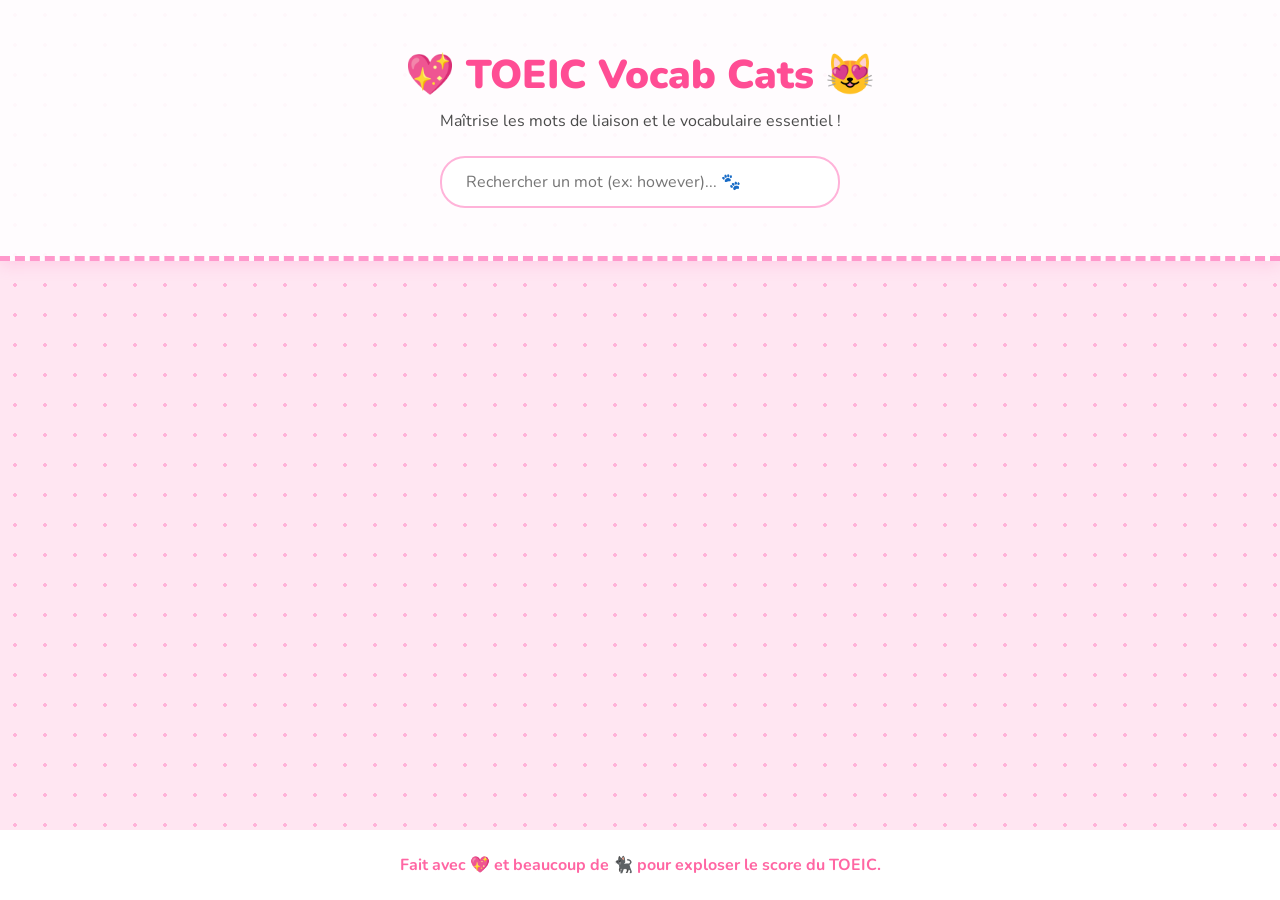
==== index.html @ 75699cdd "T" ====
<!DOCTYPE html>
<html lang="fr">
<head>
    <meta charset="UTF-8">
    <meta name="viewport" content="width=device-width, initial-scale=1.0">
    <title>TOEIC Vocab 😻💖</title>
    <link rel="stylesheet" href="styles.css">
    <link href="https://fonts.googleapis.com/css2?family=Nunito:wght@400;700;900&display=swap" rel="stylesheet">
</head>
<body>
    <header>
        <h1>💖 TOEIC Vocab Cats 😻</h1>
        <p>Maîtrise les mots de liaison et le vocabulaire essentiel !</p>
        <input type="text" id="searchInput" placeholder="Rechercher un mot (ex: however)... 🐾">
    </header>
    <main>
        <div id="vocab-container" class="grid"></div>
    </main>
    <footer>
        <p>Fait avec 💖 et beaucoup de 🐈‍⬛ pour exploser le score du TOEIC.</p>
    </footer>
    <script src="app.js"></script>
</body>
</html>
---- styles.css ----
* {
    box-sizing: border-box;
    margin: 0;
    padding: 0;
}

body {
    font-family: 'Nunito', sans-serif;
    background-color: #ffe6f2;
    background-image: radial-gradient(#ffb3d9 2px, transparent 2px);
    background-size: 30px 30px;
    color: #4a4a4a;
    display: flex;
    flex-direction: column;
    align-items: center;
    min-height: 100vh;
}

header {
    text-align: center;
    padding: 3rem 1rem;
    background: rgba(255, 255, 255, 0.9);
    width: 100%;
    box-shadow: 0 4px 15px rgba(255, 105, 180, 0.2);
    border-bottom: 5px dashed #ff99cc;
    margin-bottom: 2rem;
}

h1 {
    color: #ff4d94;
    font-size: 2.5rem;
    margin-bottom: 0.5rem;
    font-weight: 900;
}

input {
    margin-top: 1.5rem;
    padding: 0.8rem 1.5rem;
    width: 80%;
    max-width: 400px;
    border: 2px solid #ffb3d9;
    border-radius: 25px;
    font-size: 1rem;
    font-family: 'Nunito', sans-serif;
    outline: none;
    transition: all 0.3s ease;
}

input:focus {
    border-color: #ff4d94;
    box-shadow: 0 0 10px rgba(255, 77, 148, 0.3);
}

.grid {
    display: grid;
    grid-template-columns: repeat(auto-fill, minmax(300px, 1fr));
    gap: 1.5rem;
    width: 90%;
    max-width: 1200px;
    margin-bottom: 3rem;
}

.card {
    background: white;
    border-radius: 20px;
    padding: 1.5rem;
    box-shadow: 0 10px 20px rgba(255, 182, 193, 0.3);
    position: relative;
    transition: transform 0.2s ease, box-shadow 0.2s ease;
    border: 2px solid #ffe6f2;
}

.card:hover {
    transform: translateY(-5px);
    box-shadow: 0 15px 25px rgba(255, 105, 180, 0.4);
    border-color: #ff99cc;
}

.cat-icon {
    position: absolute;
    top: -15px;
    right: -15px;
    font-size: 2rem;
    background: white;
    border-radius: 50%;
    padding: 5px;
    box-shadow: 0 4px 8px rgba(0,0,0,0.1);
}

.word {
    font-size: 1.4rem;
    color: #ff3385;
    font-weight: 700;
    margin-bottom: 0.5rem;
}

.def {
    font-size: 1rem;
    font-style: italic;
    color: #666;
    margin-bottom: 1rem;
}

.example {
    font-size: 0.95rem;
    background: #fff0f5;
    padding: 0.8rem;
    border-radius: 10px;
    border-left: 4px solid #ff66a3;
}

footer {
    margin-top: auto;
    padding: 1.5rem;
    text-align: center;
    background: white;
    width: 100%;
    color: #ff66a3;
    font-weight: bold;
}
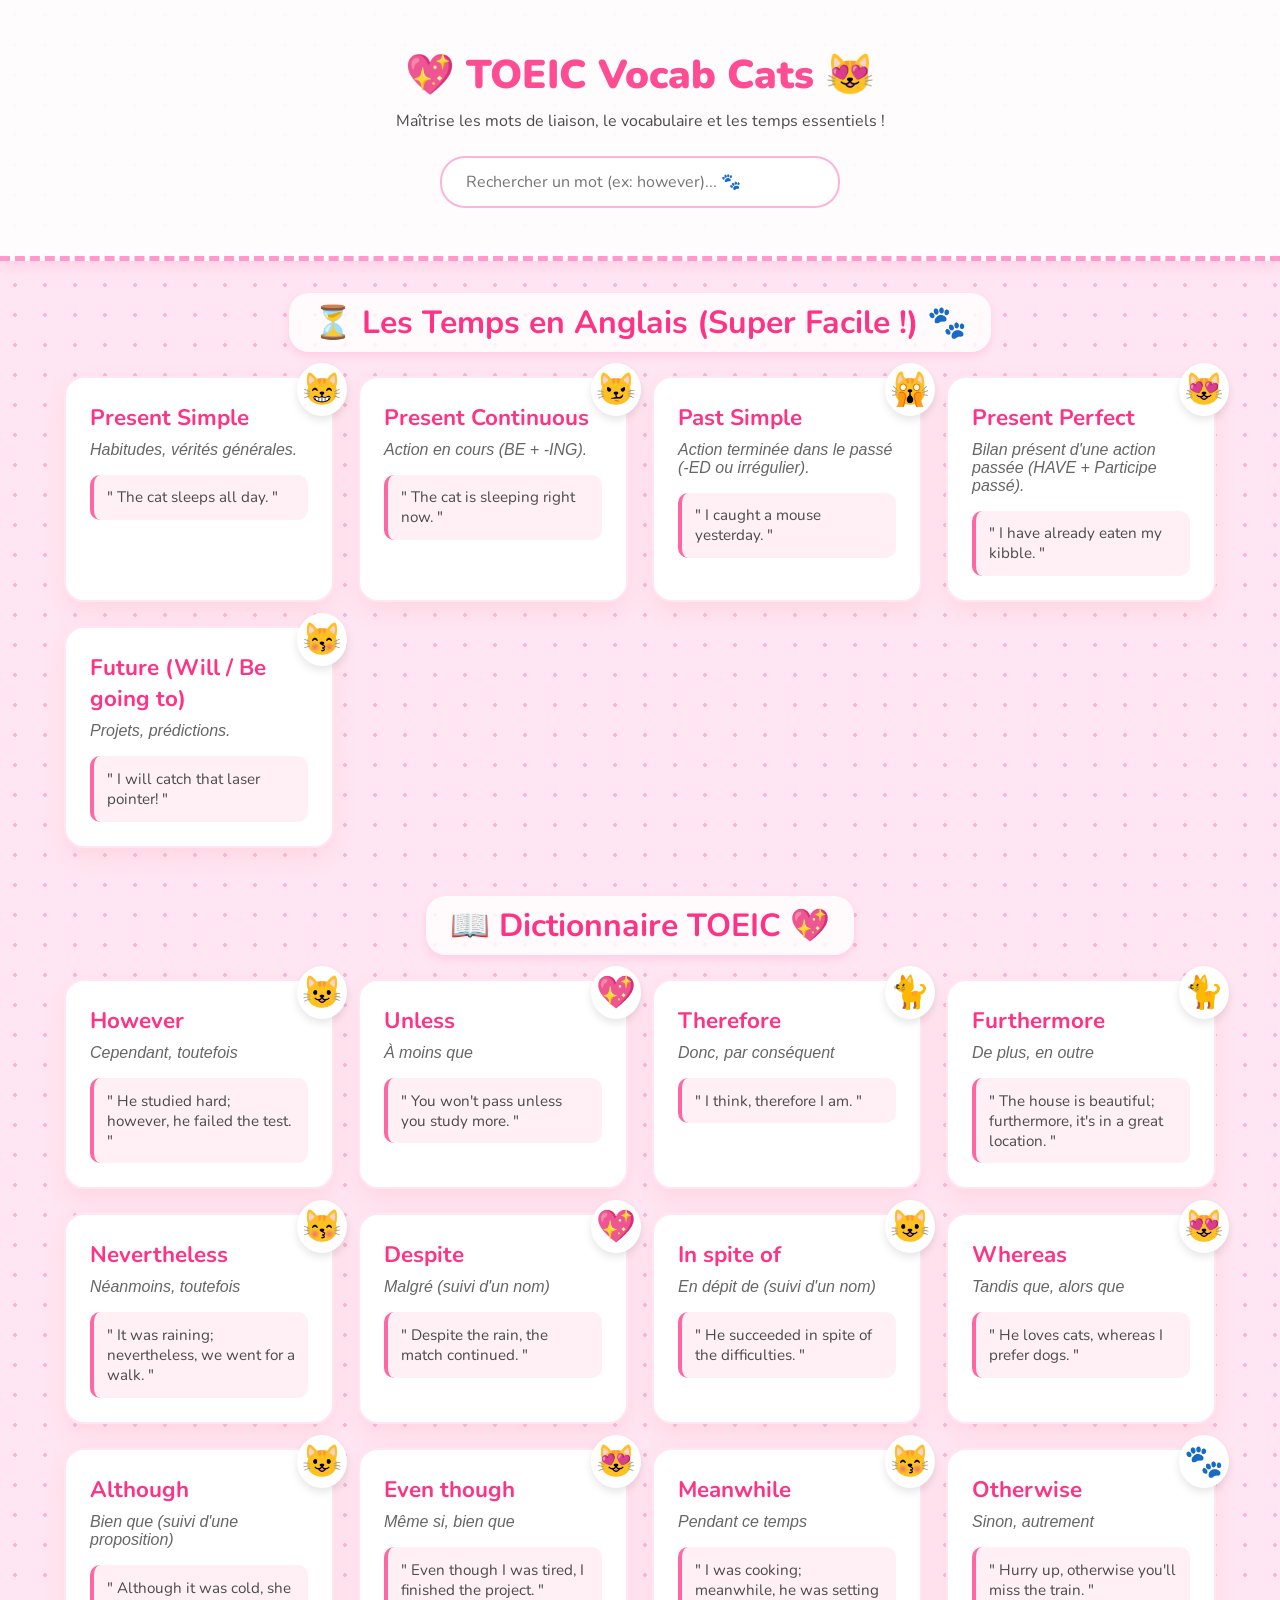
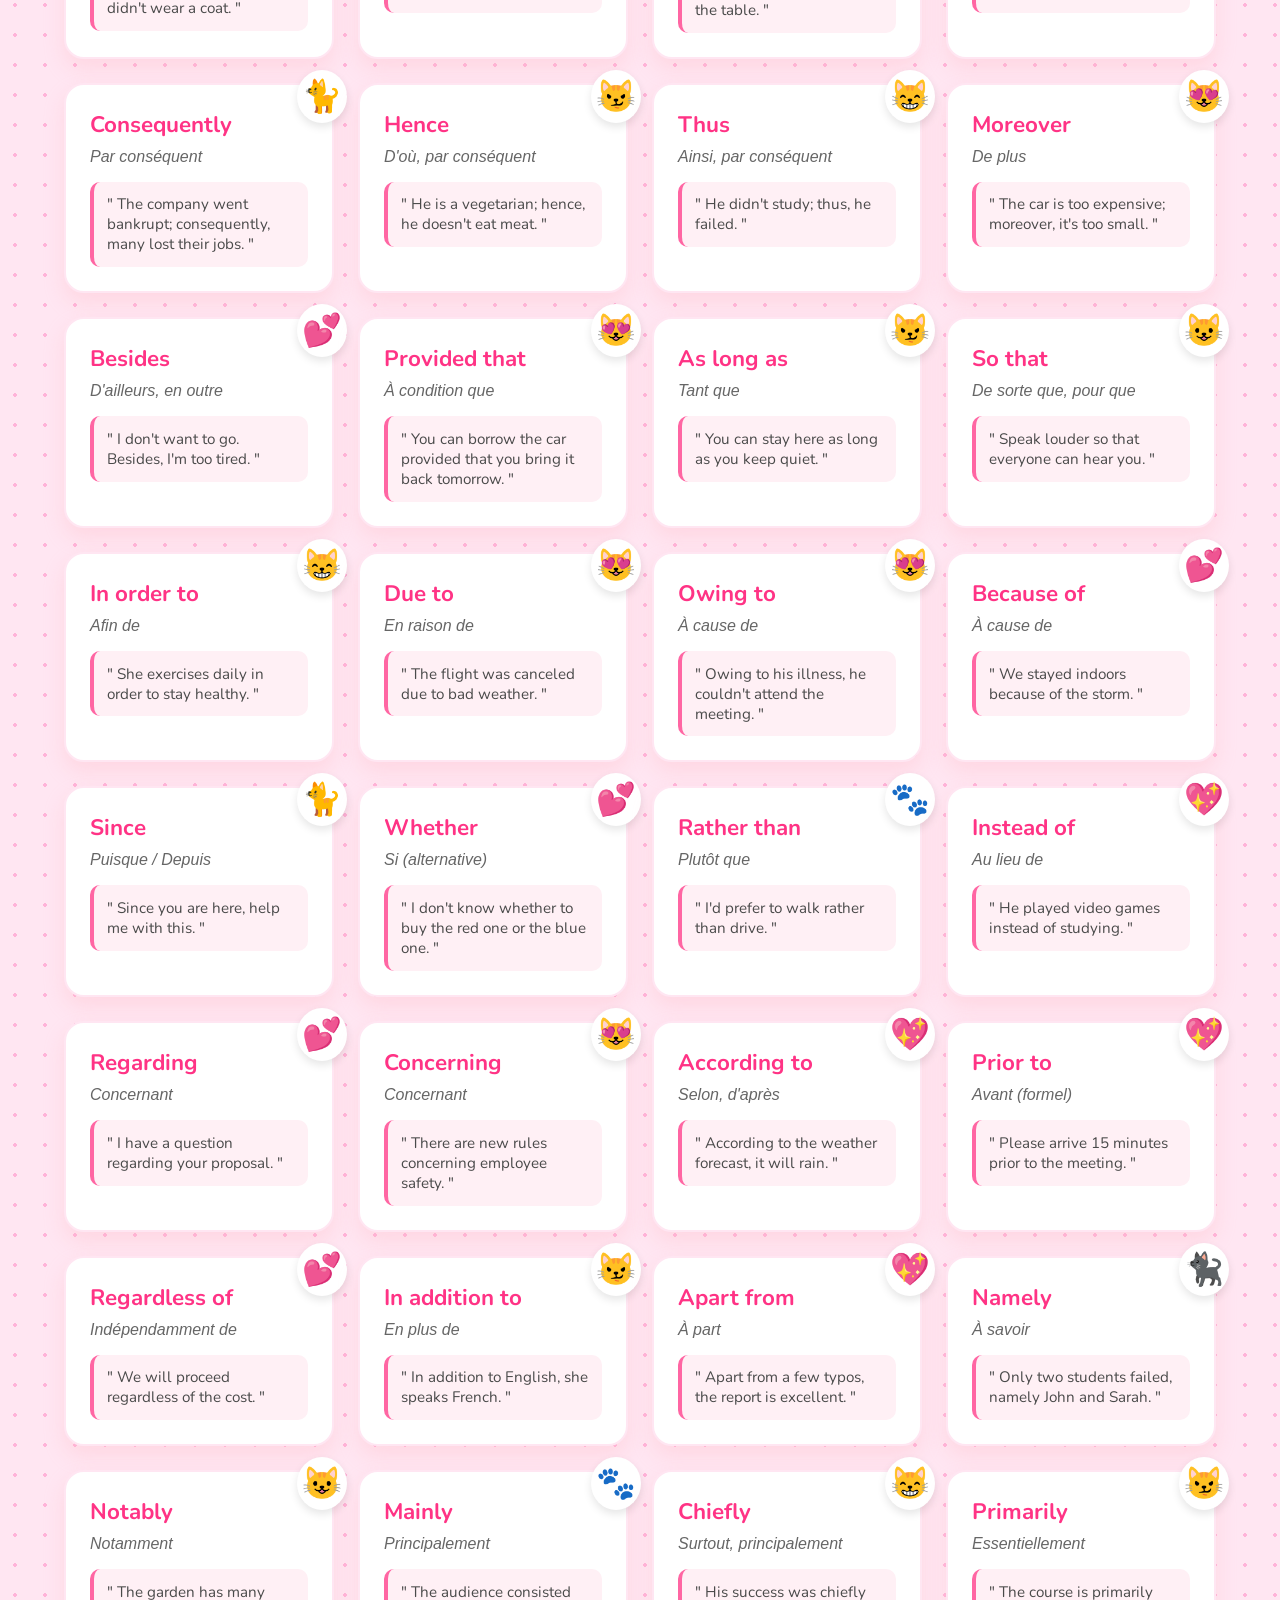
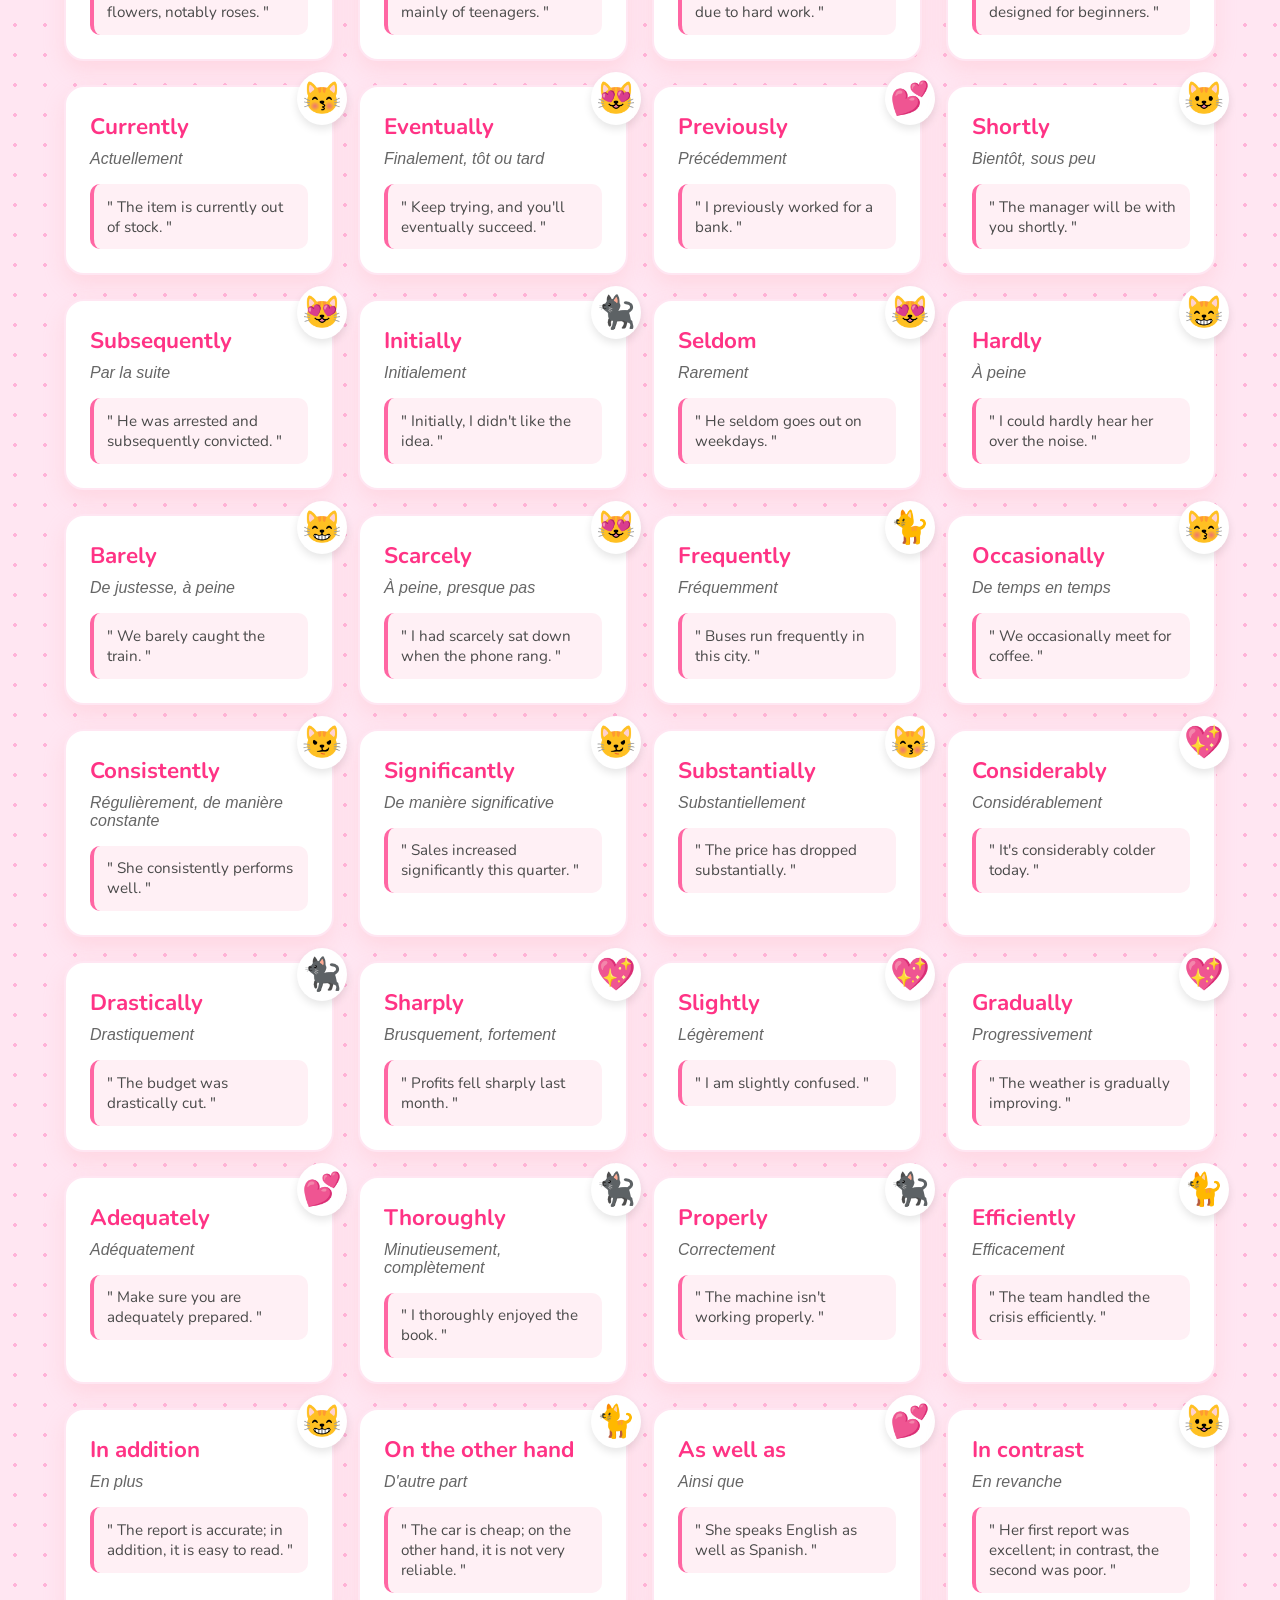
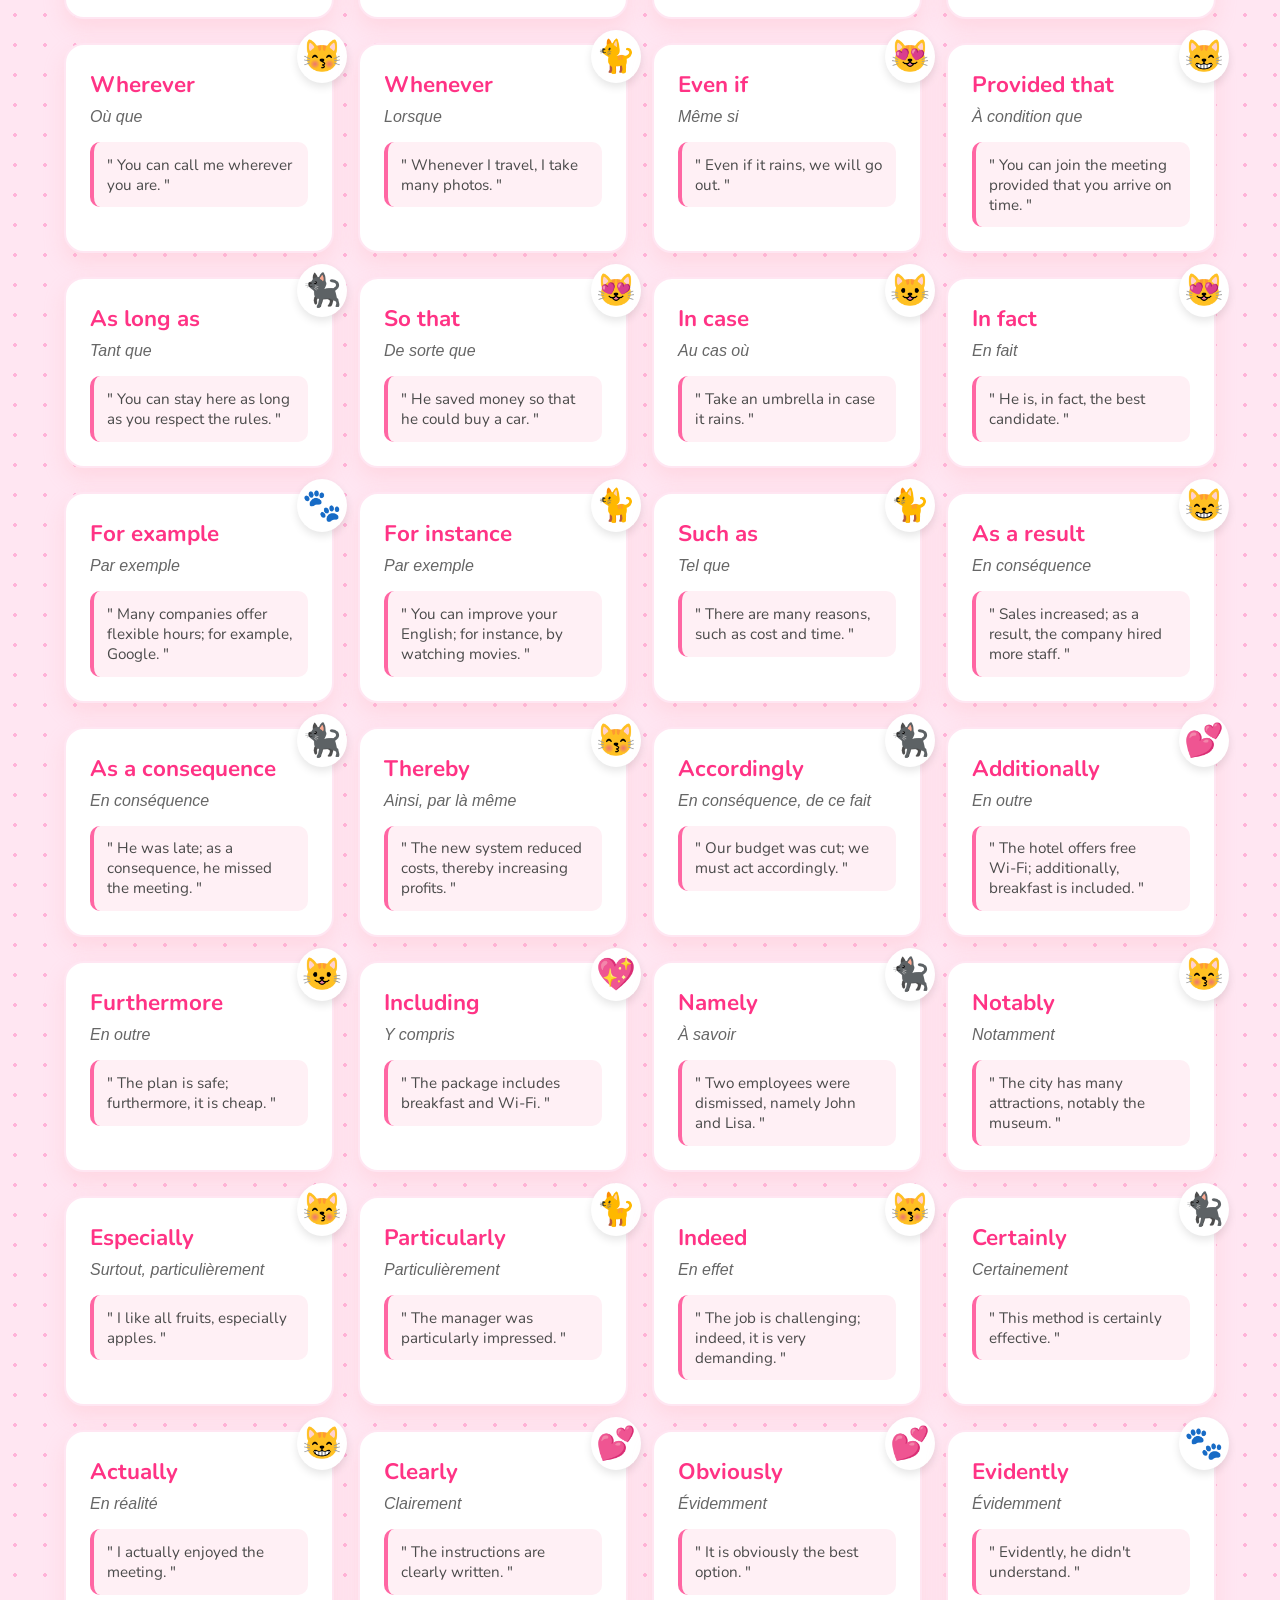
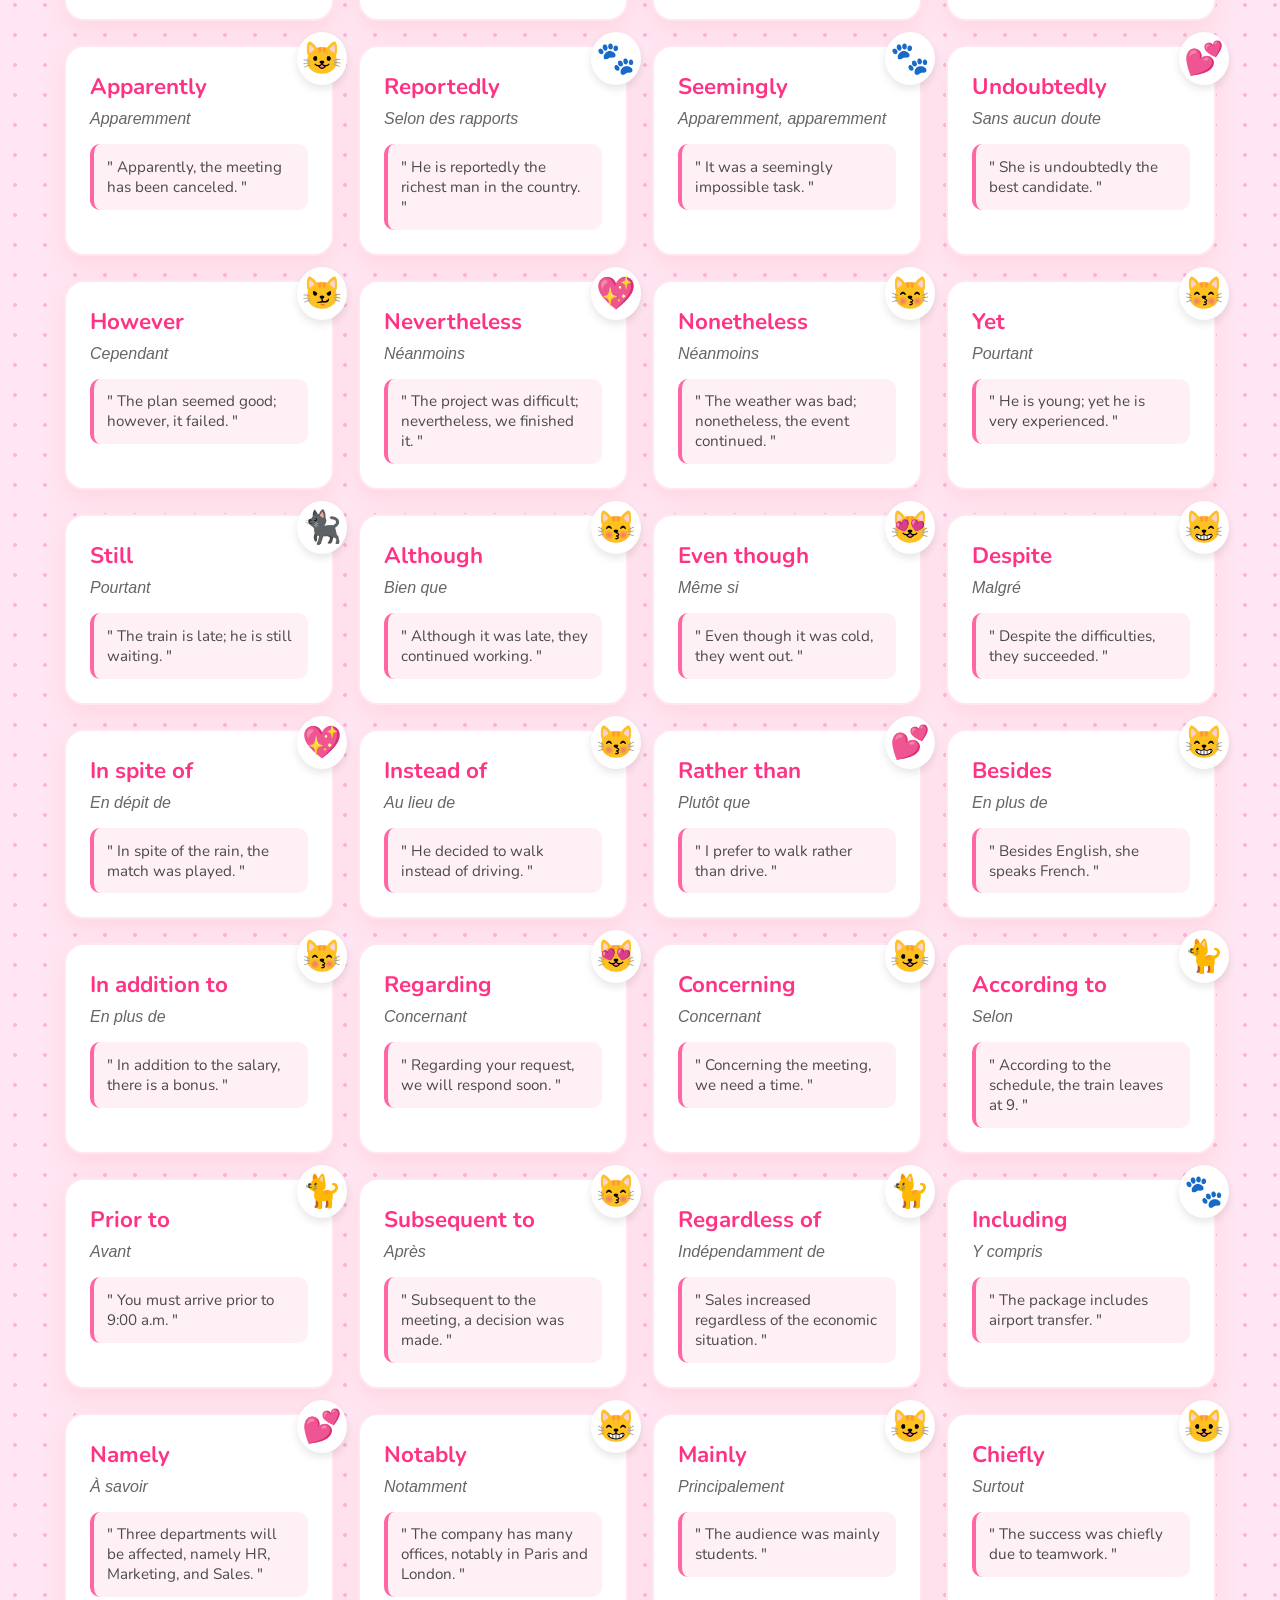
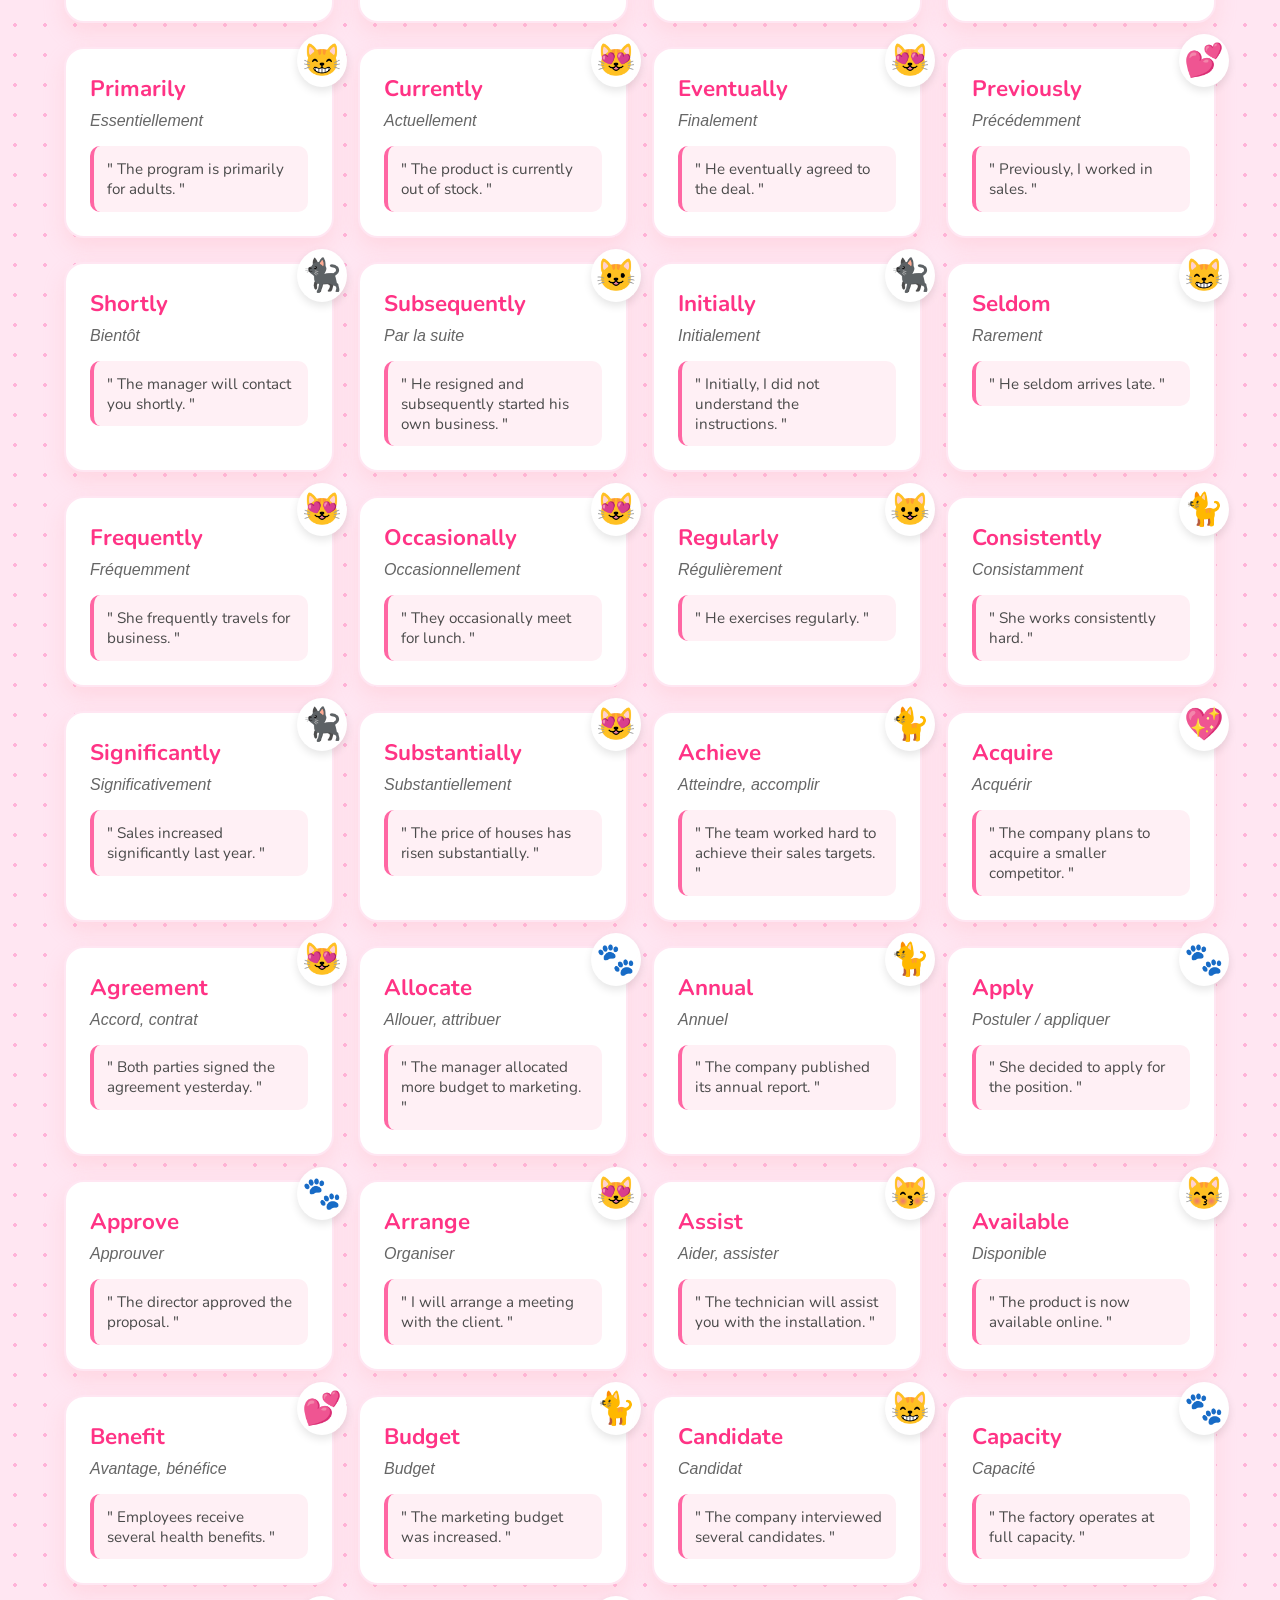
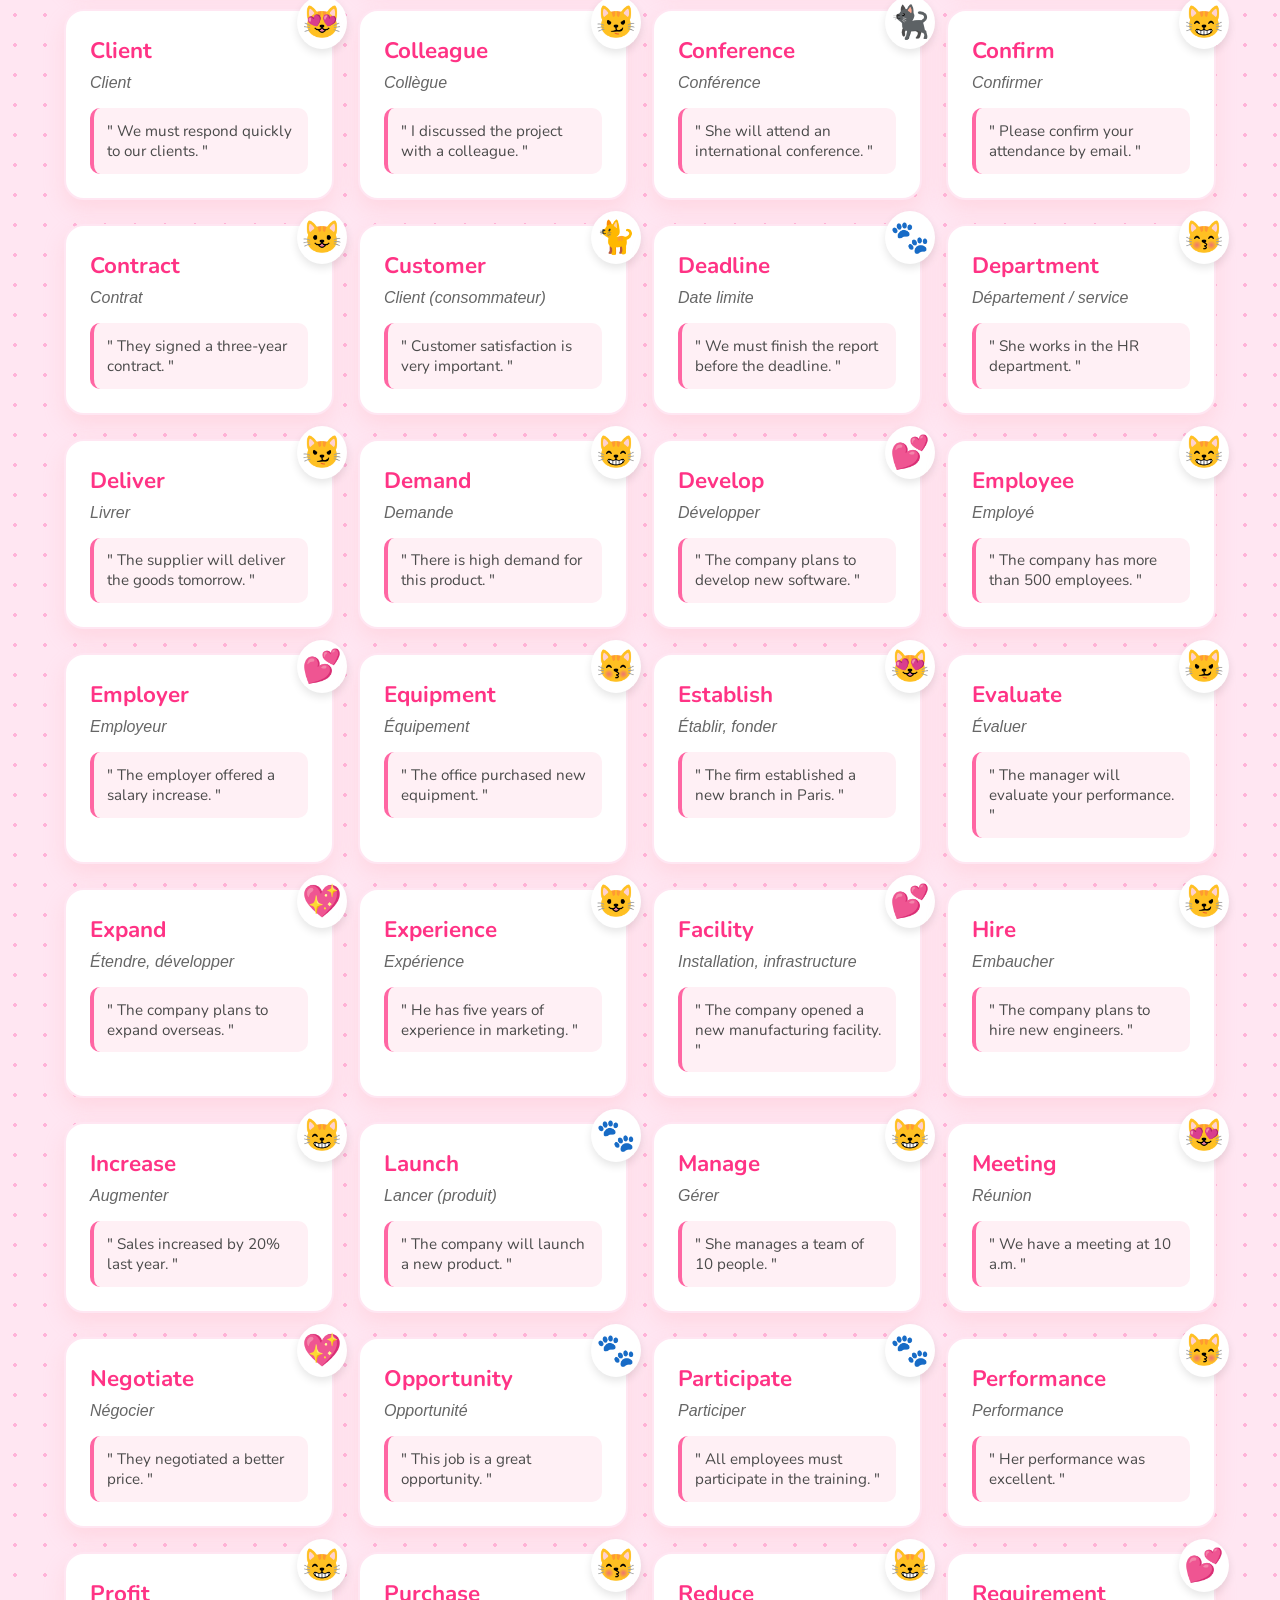
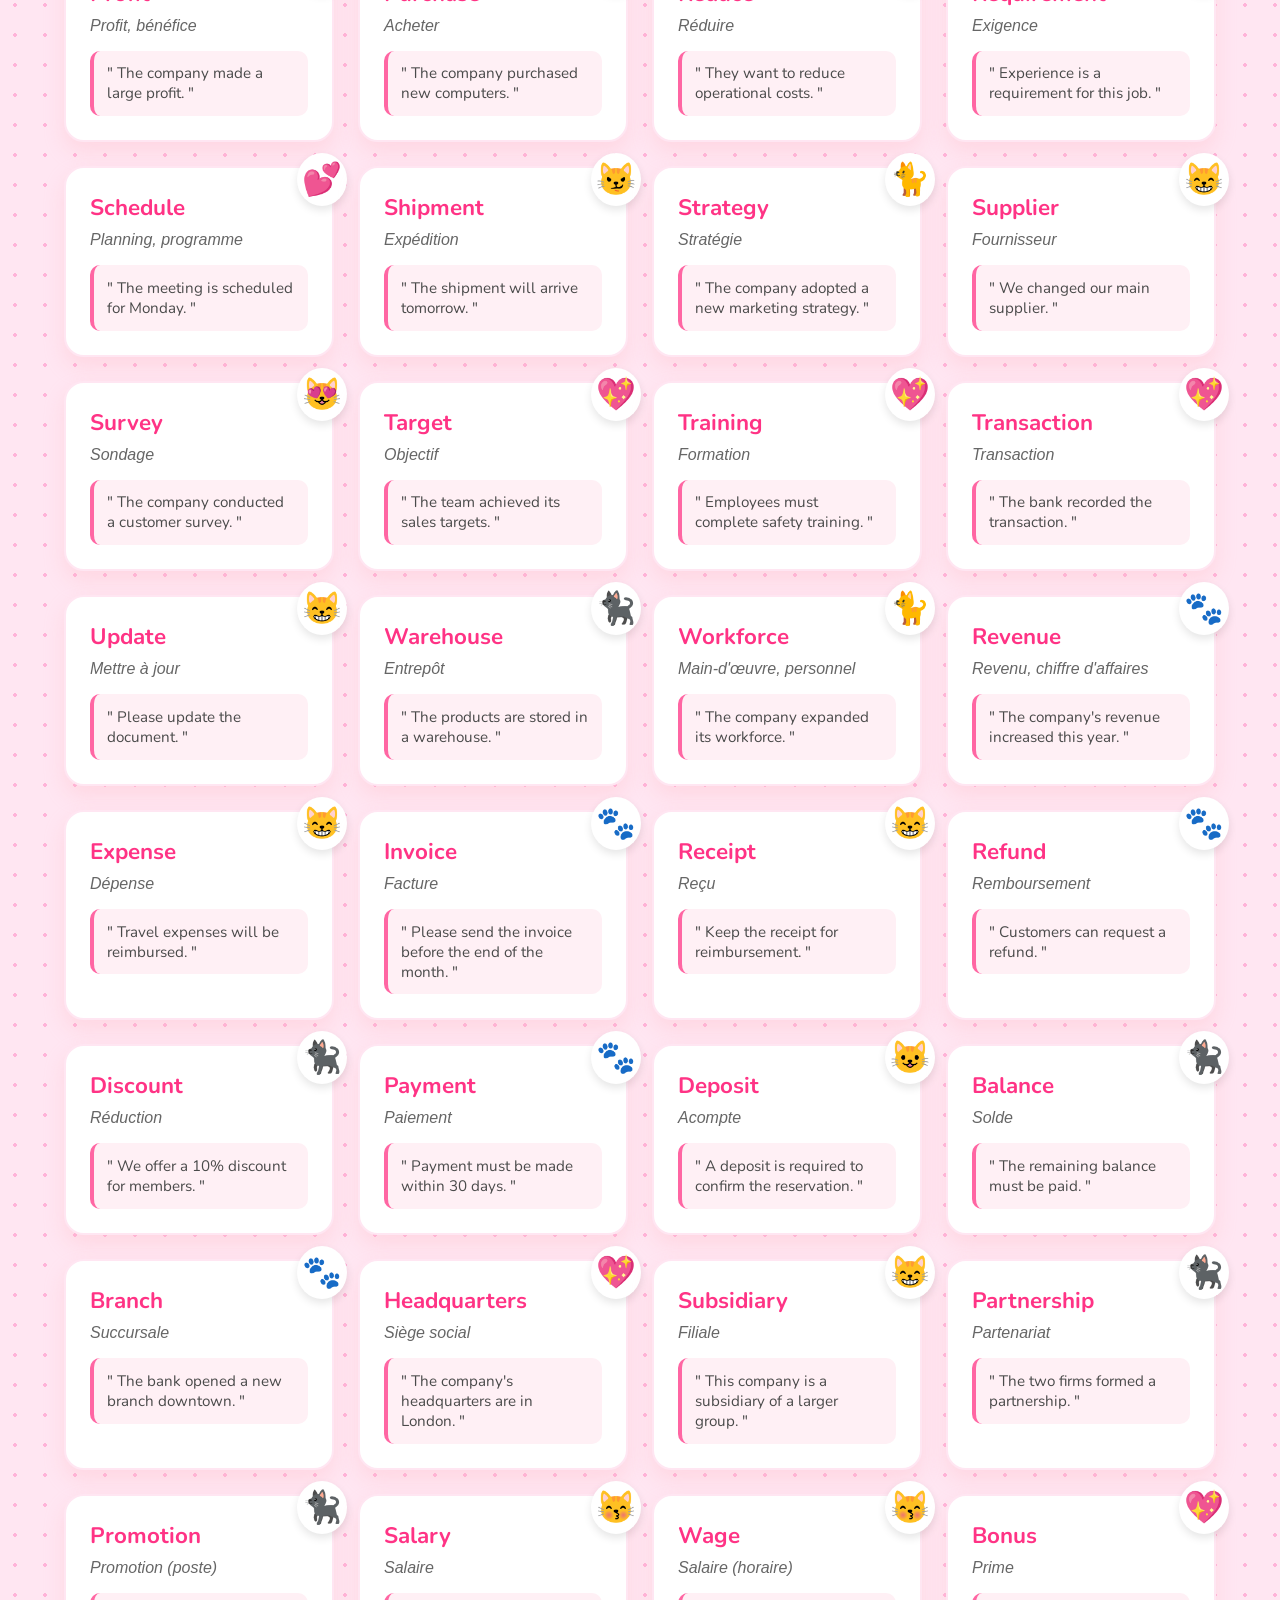
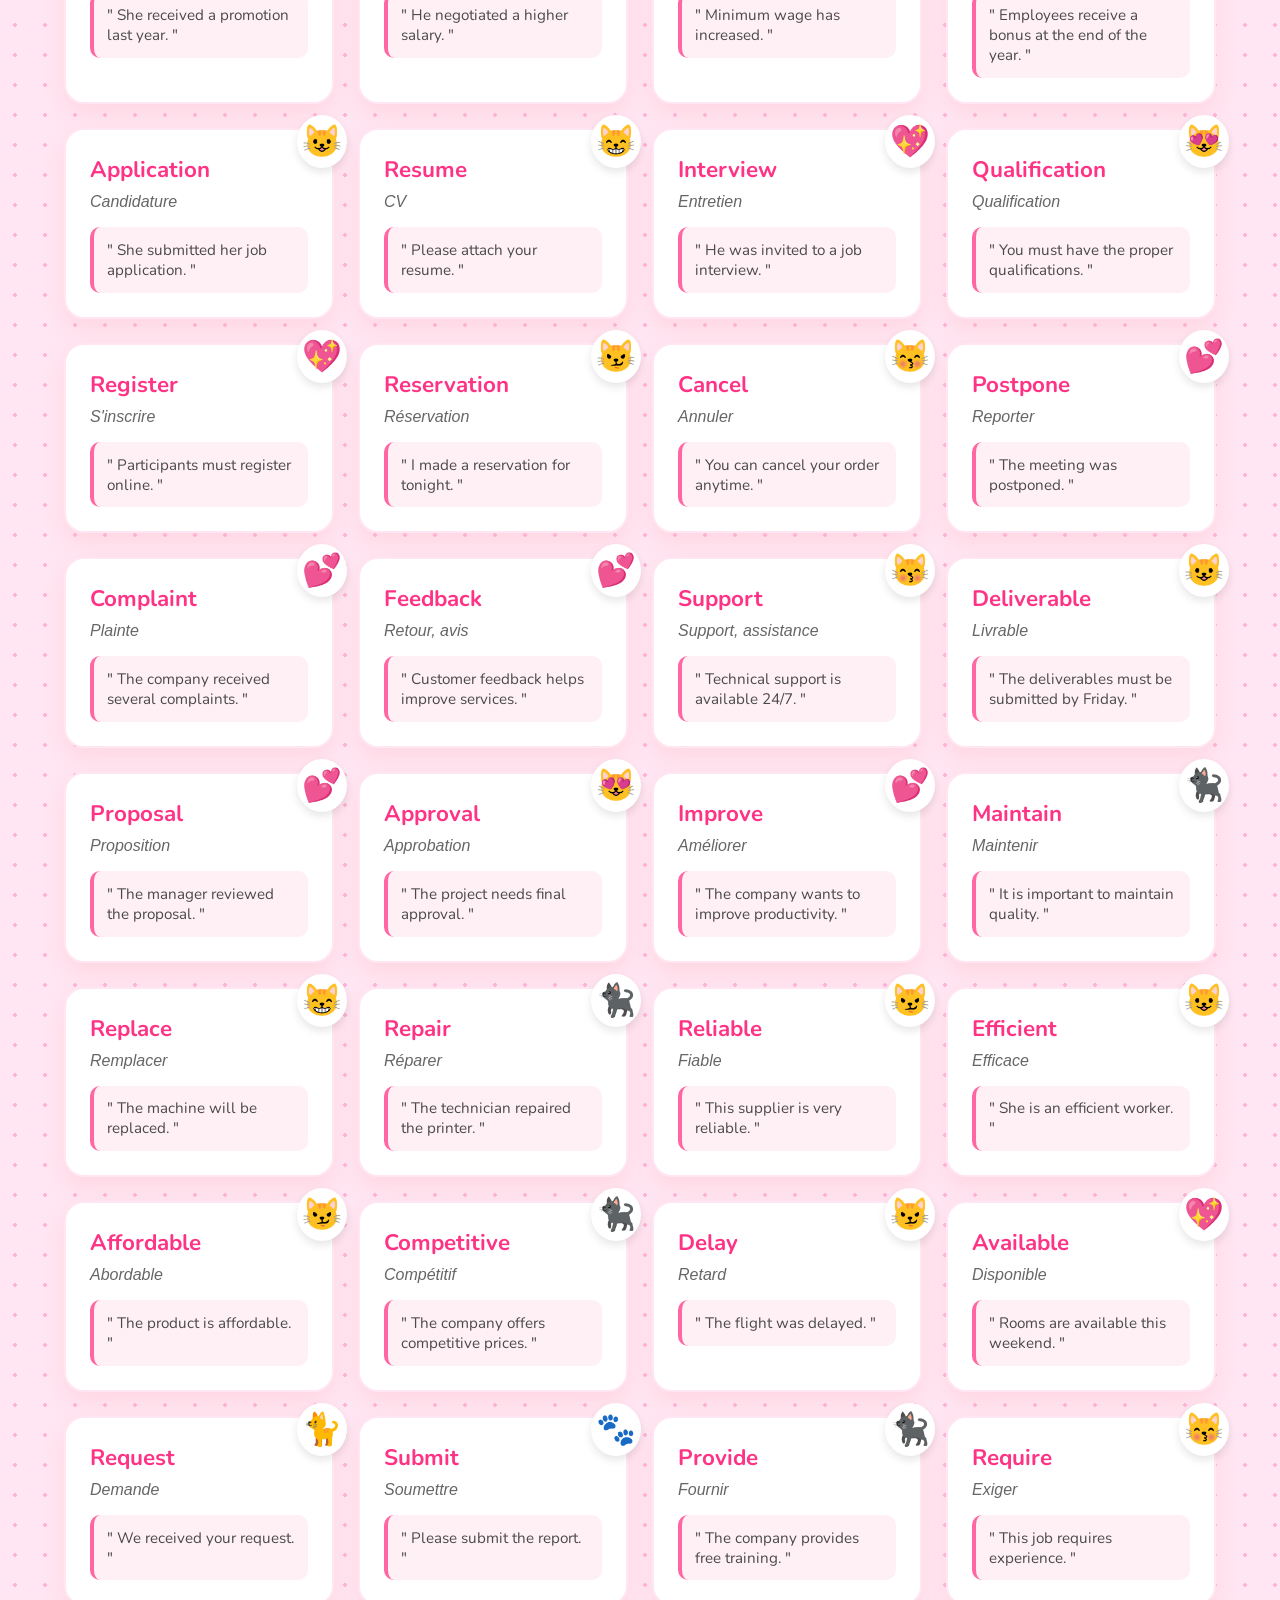
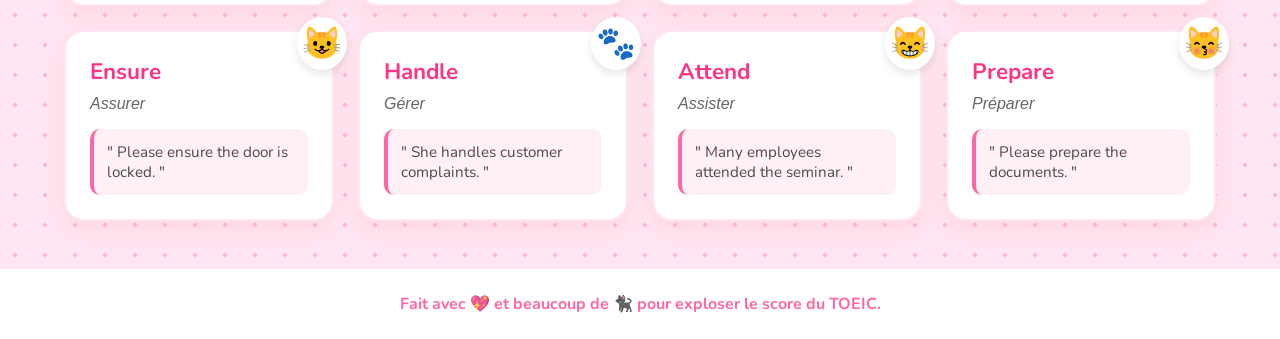
==== commit 7d3d6ac0: "T" ====
--- a/index.html
+++ b/index.html
@@ -10,11 +10,50 @@
 <body>
     <header>
         <h1>💖 TOEIC Vocab Cats 😻</h1>
-        <p>Maîtrise les mots de liaison et le vocabulaire essentiel !</p>
+        <p>Maîtrise les mots de liaison, le vocabulaire et les temps essentiels !</p>
         <input type="text" id="searchInput" placeholder="Rechercher un mot (ex: however)... 🐾">
     </header>
     <main>
-        <div id="vocab-container" class="grid"></div>
+        <section class="tenses-section">
+            <h2>⏳ Les Temps en Anglais (Super Facile !) 🐾</h2>
+            <div class="grid">
+                <div class="card">
+                    <div class="cat-icon">😸</div>
+                    <div class="word">Present Simple</div>
+                    <div class="def">Habitudes, vérités générales.</div>
+                    <div class="example">" The cat sleeps all day. "</div>
+                </div>
+                <div class="card">
+                    <div class="cat-icon">😼</div>
+                    <div class="word">Present Continuous</div>
+                    <div class="def">Action en cours (BE + -ING).</div>
+                    <div class="example">" The cat is sleeping right now. "</div>
+                </div>
+                <div class="card">
+                    <div class="cat-icon">🙀</div>
+                    <div class="word">Past Simple</div>
+                    <div class="def">Action terminée dans le passé (-ED ou irrégulier).</div>
+                    <div class="example">" I caught a mouse yesterday. "</div>
+                </div>
+                <div class="card">
+                    <div class="cat-icon">😻</div>
+                    <div class="word">Present Perfect</div>
+                    <div class="def">Bilan présent d'une action passée (HAVE + Participe passé).</div>
+                    <div class="example">" I have already eaten my kibble. "</div>
+                </div>
+                <div class="card">
+                    <div class="cat-icon">😽</div>
+                    <div class="word">Future (Will / Be going to)</div>
+                    <div class="def">Projets, prédictions.</div>
+                    <div class="example">" I will catch that laser pointer! "</div>
+                </div>
+            </div>
+        </section>
+
+        <section class="vocab-section">
+            <h2>📖 Dictionnaire TOEIC 💖</h2>
+            <div id="vocab-container" class="grid"></div>
+        </section>
     </main>
     <footer>
         <p>Fait avec 💖 et beaucoup de 🐈‍⬛ pour exploser le score du TOEIC.</p>
--- a/styles.css
+++ b/styles.css
@@ -36,7 +36,7 @@
 input {
     margin-top: 1.5rem;
     padding: 0.8rem 1.5rem;
-    width: 80%;
+    width: 90%; /* Ajusté pour mobile */
     max-width: 400px;
     border: 2px solid #ffb3d9;
     border-radius: 25px;
@@ -51,13 +51,39 @@
     box-shadow: 0 0 10px rgba(255, 77, 148, 0.3);
 }
 
+main {
+    width: 100%;
+    display: flex;
+    flex-direction: column;
+    align-items: center;
+}
+
+section {
+    width: 100%;
+    display: flex;
+    flex-direction: column;
+    align-items: center;
+    margin-bottom: 3rem;
+}
+
+h2 {
+    color: #ff3385;
+    font-size: 2rem;
+    margin-bottom: 1.5rem;
+    text-align: center;
+    background: rgba(255, 255, 255, 0.8);
+    padding: 0.5rem 1.5rem;
+    border-radius: 20px;
+    box-shadow: 0 4px 10px rgba(255, 105, 180, 0.2);
+}
+
 .grid {
     display: grid;
-    grid-template-columns: repeat(auto-fill, minmax(300px, 1fr));
+    /* CHANGEMENT ICI : minmax(250px) au lieu de 300px pour éviter les bugs sur mobile */
+    grid-template-columns: repeat(auto-fill, minmax(250px, 1fr));
     gap: 1.5rem;
     width: 90%;
     max-width: 1200px;
-    margin-bottom: 3rem;
 }
 
 .card {
@@ -68,6 +94,7 @@
     position: relative;
     transition: transform 0.2s ease, box-shadow 0.2s ease;
     border: 2px solid #ffe6f2;
+    text-align: left;
 }
 
 .card:hover {
@@ -117,4 +144,24 @@
     width: 100%;
     color: #ff66a3;
     font-weight: bold;
+}
+
+/* --- RESPONSIVE MOBILE --- */
+@media (max-width: 600px) {
+    header {
+        padding: 2rem 1rem;
+    }
+    h1 {
+        font-size: 2rem;
+    }
+    h2 {
+        font-size: 1.5rem;
+    }
+    .grid {
+        grid-template-columns: 1fr; /* Sur très petit écran, 1 seule colonne */
+        gap: 2rem; /* Plus d'espace car l'icône chat dépasse un peu */
+    }
+    .card {
+        padding: 1.2rem;
+    }
 }
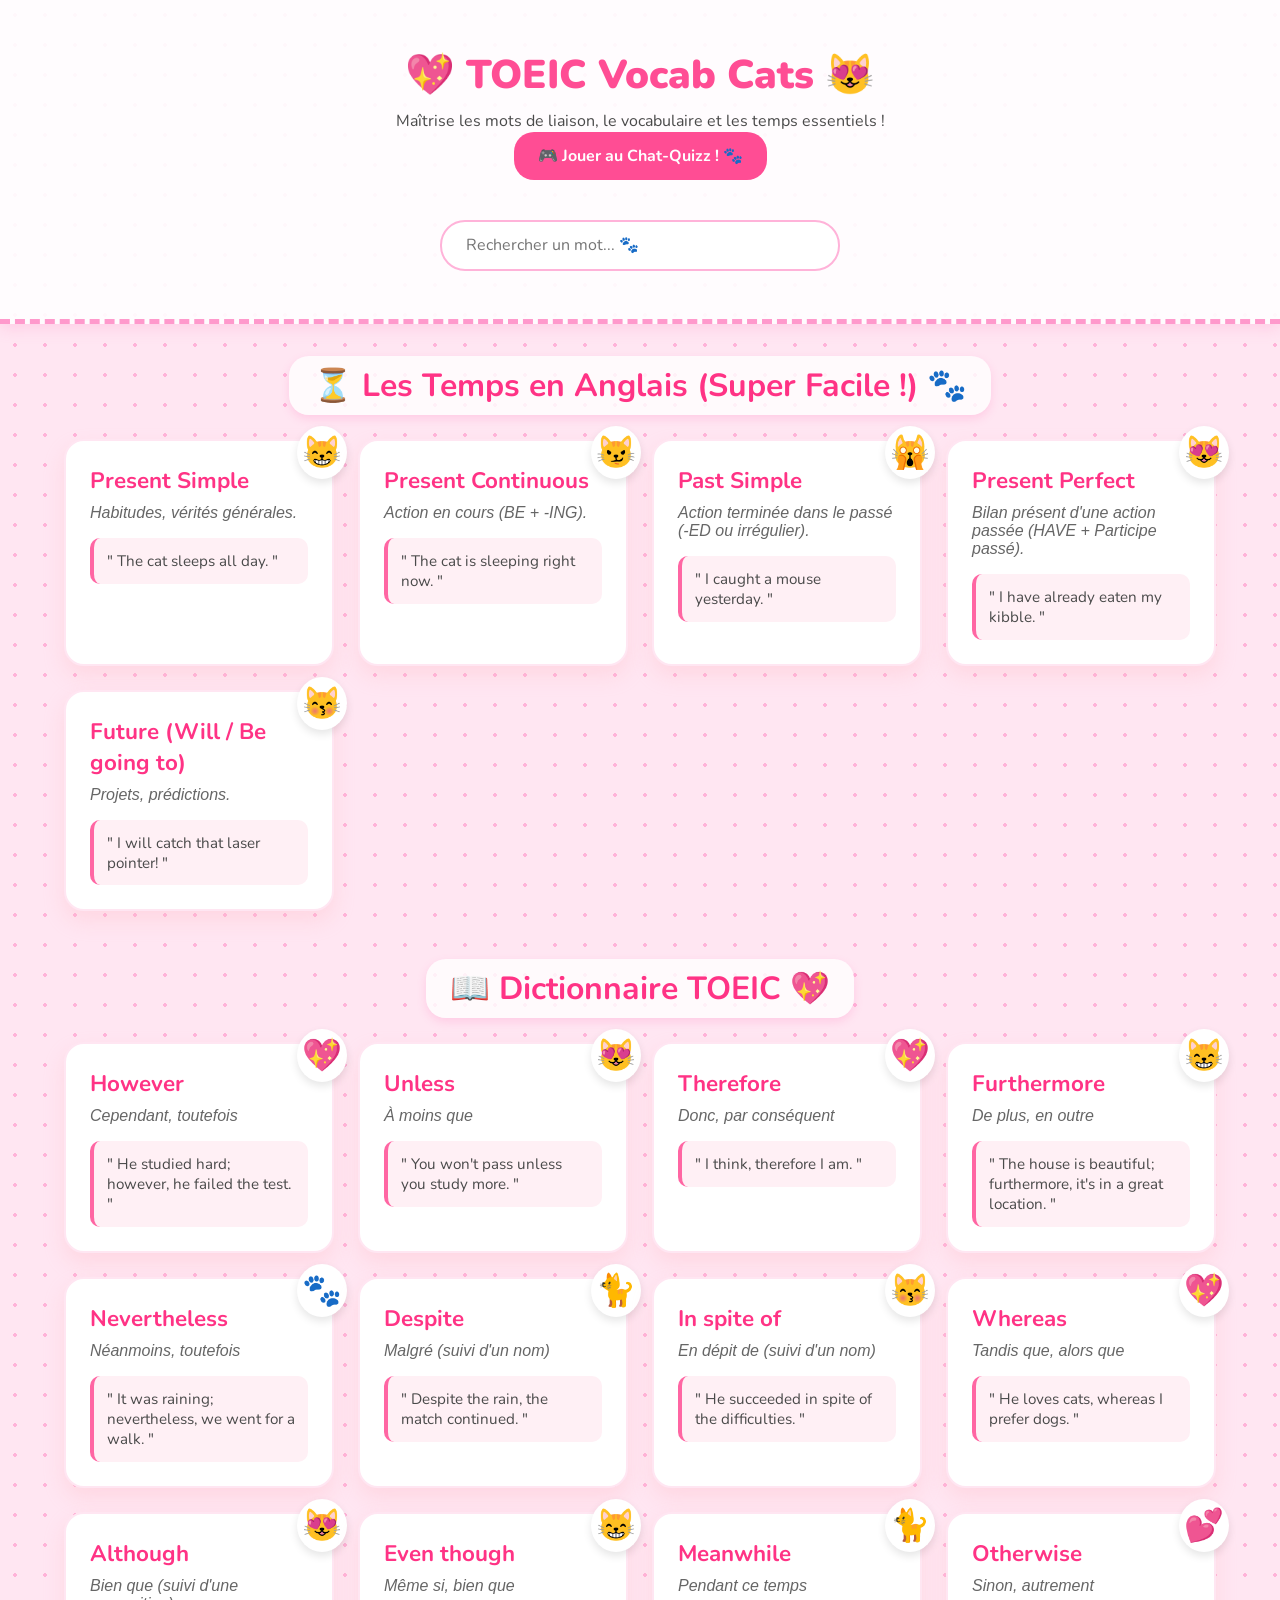
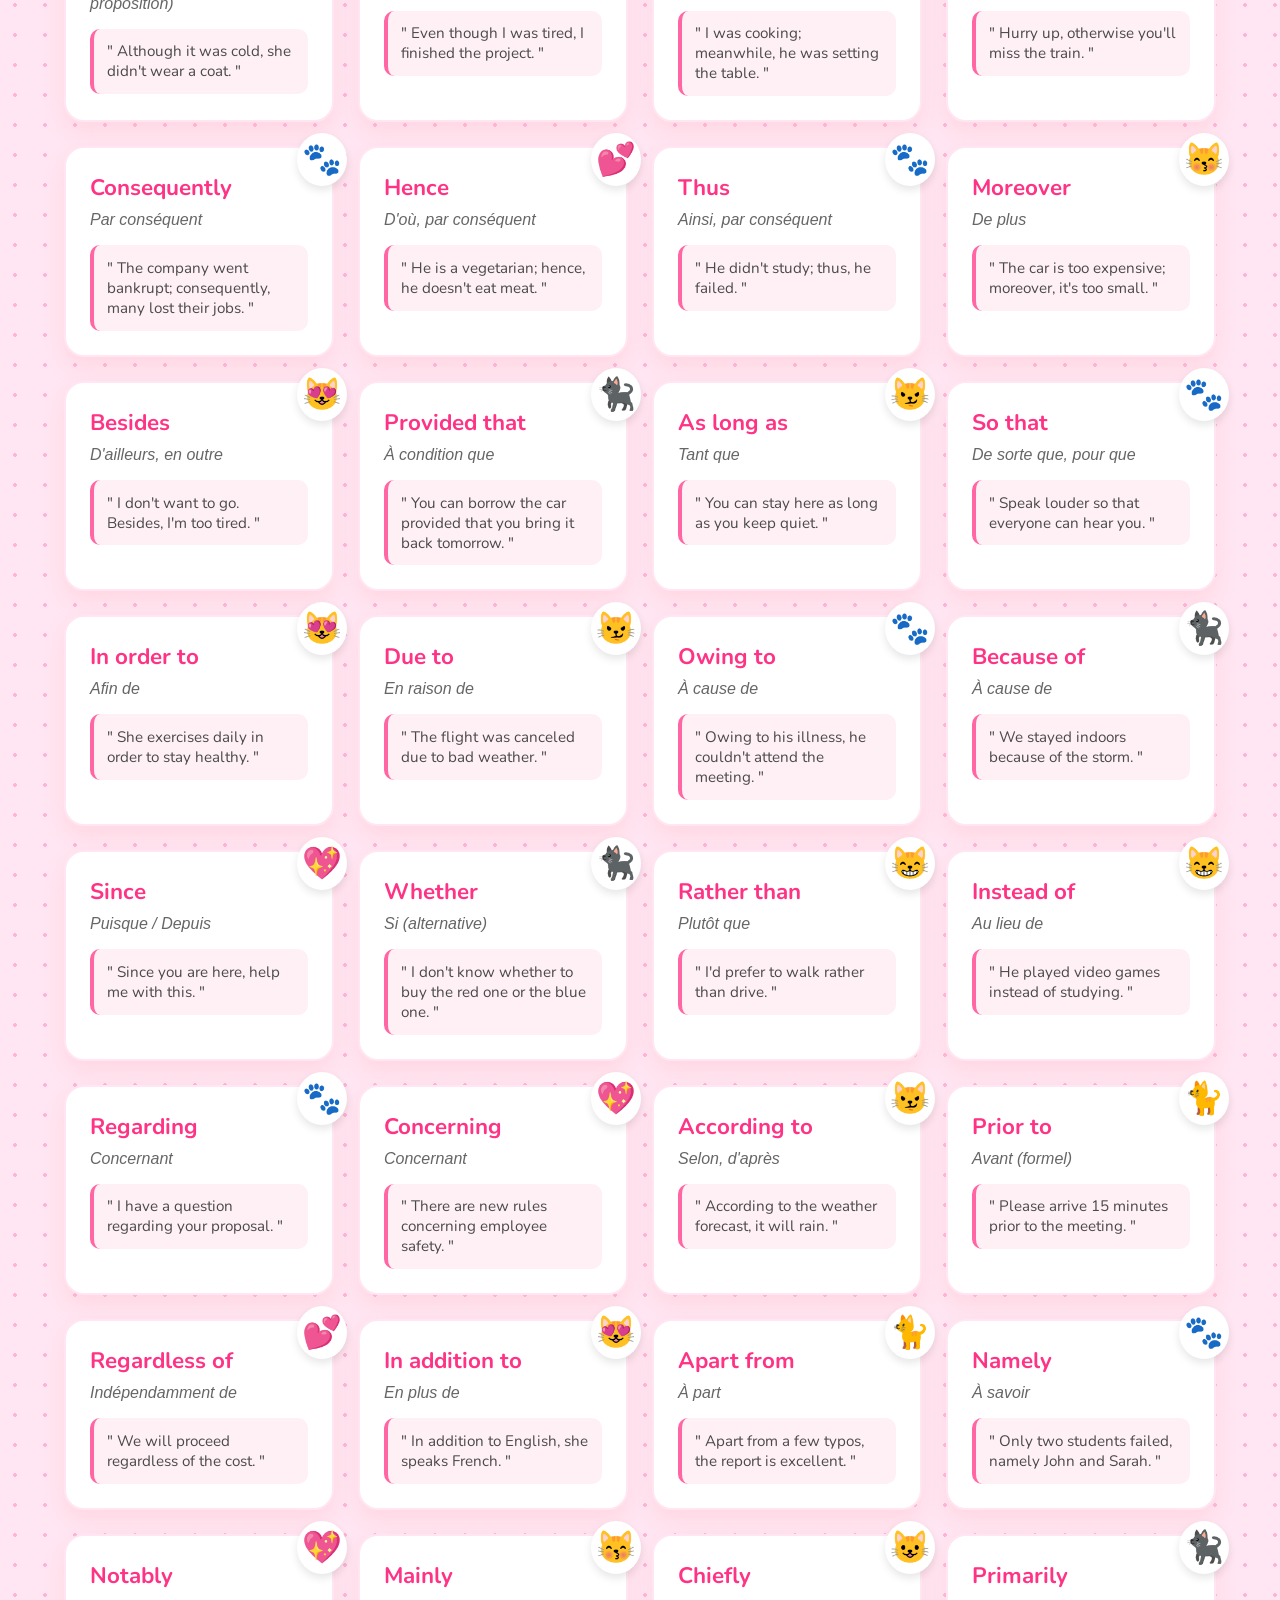
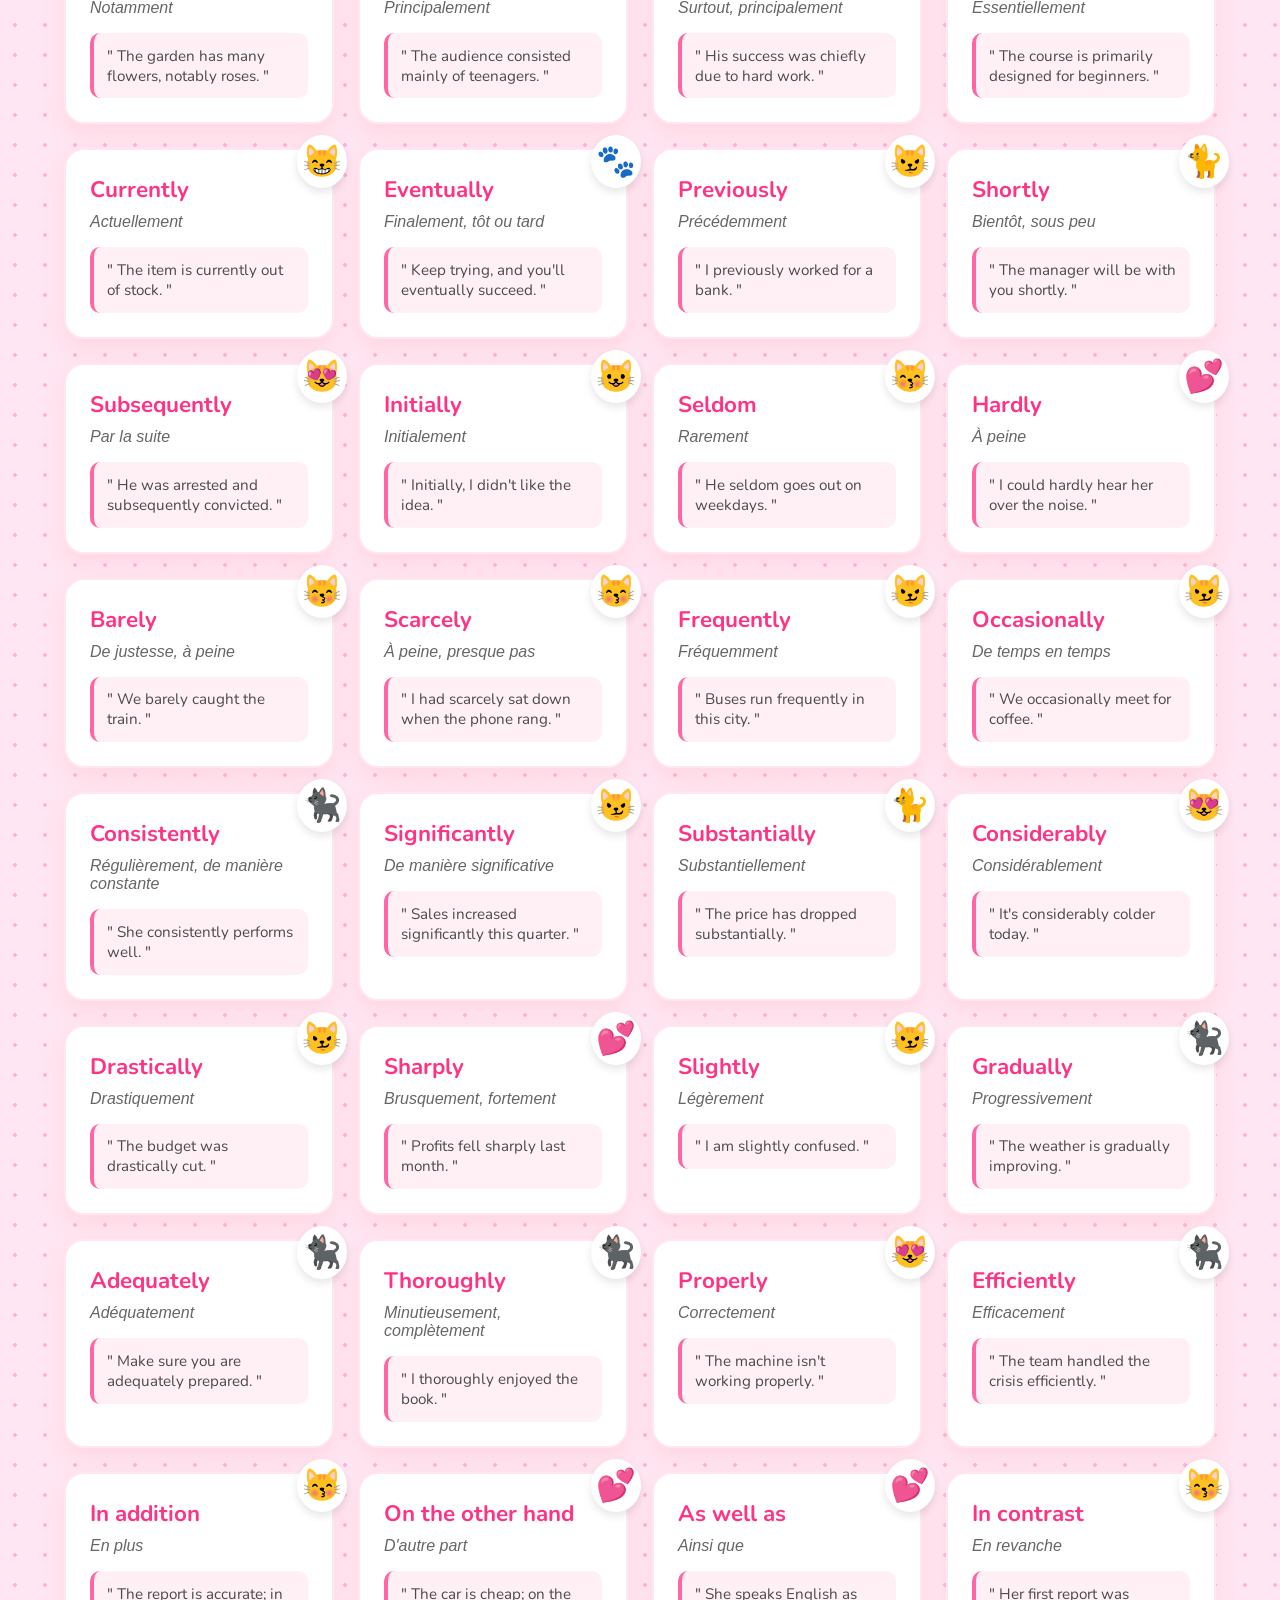
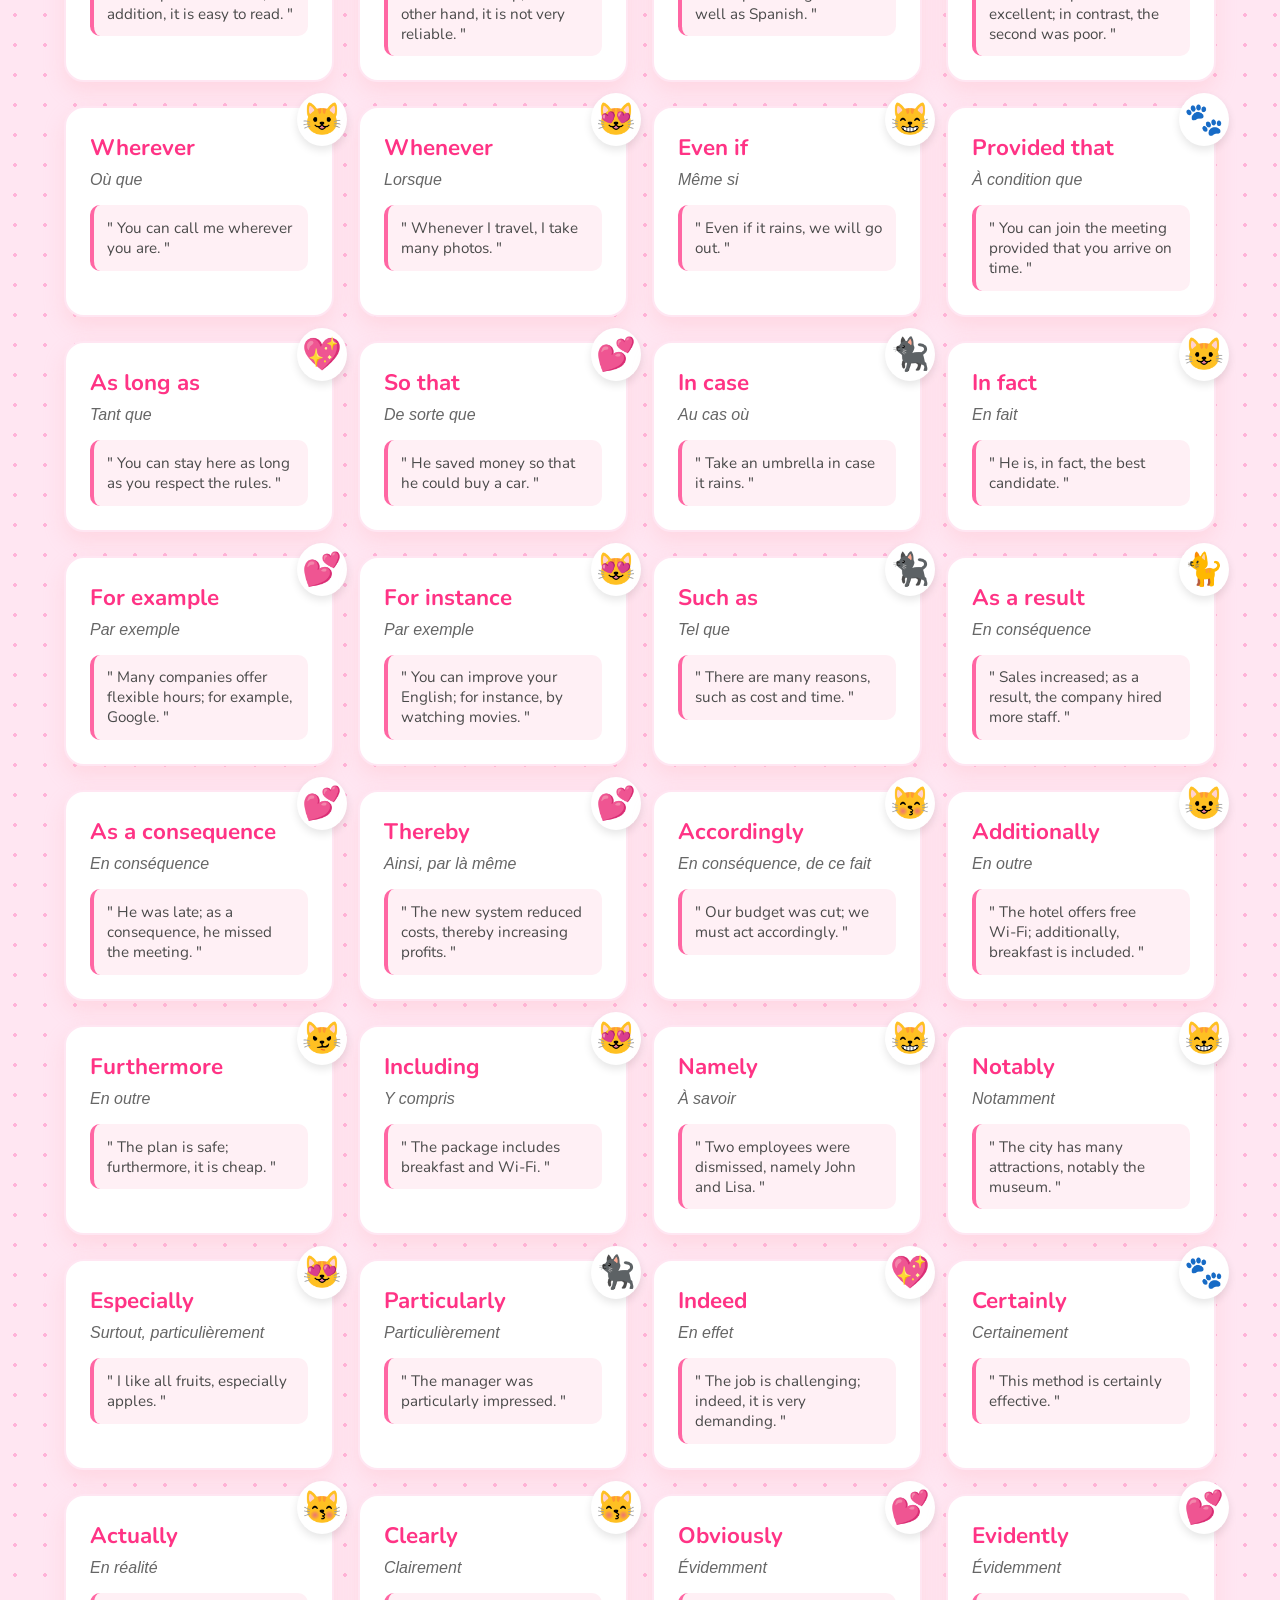
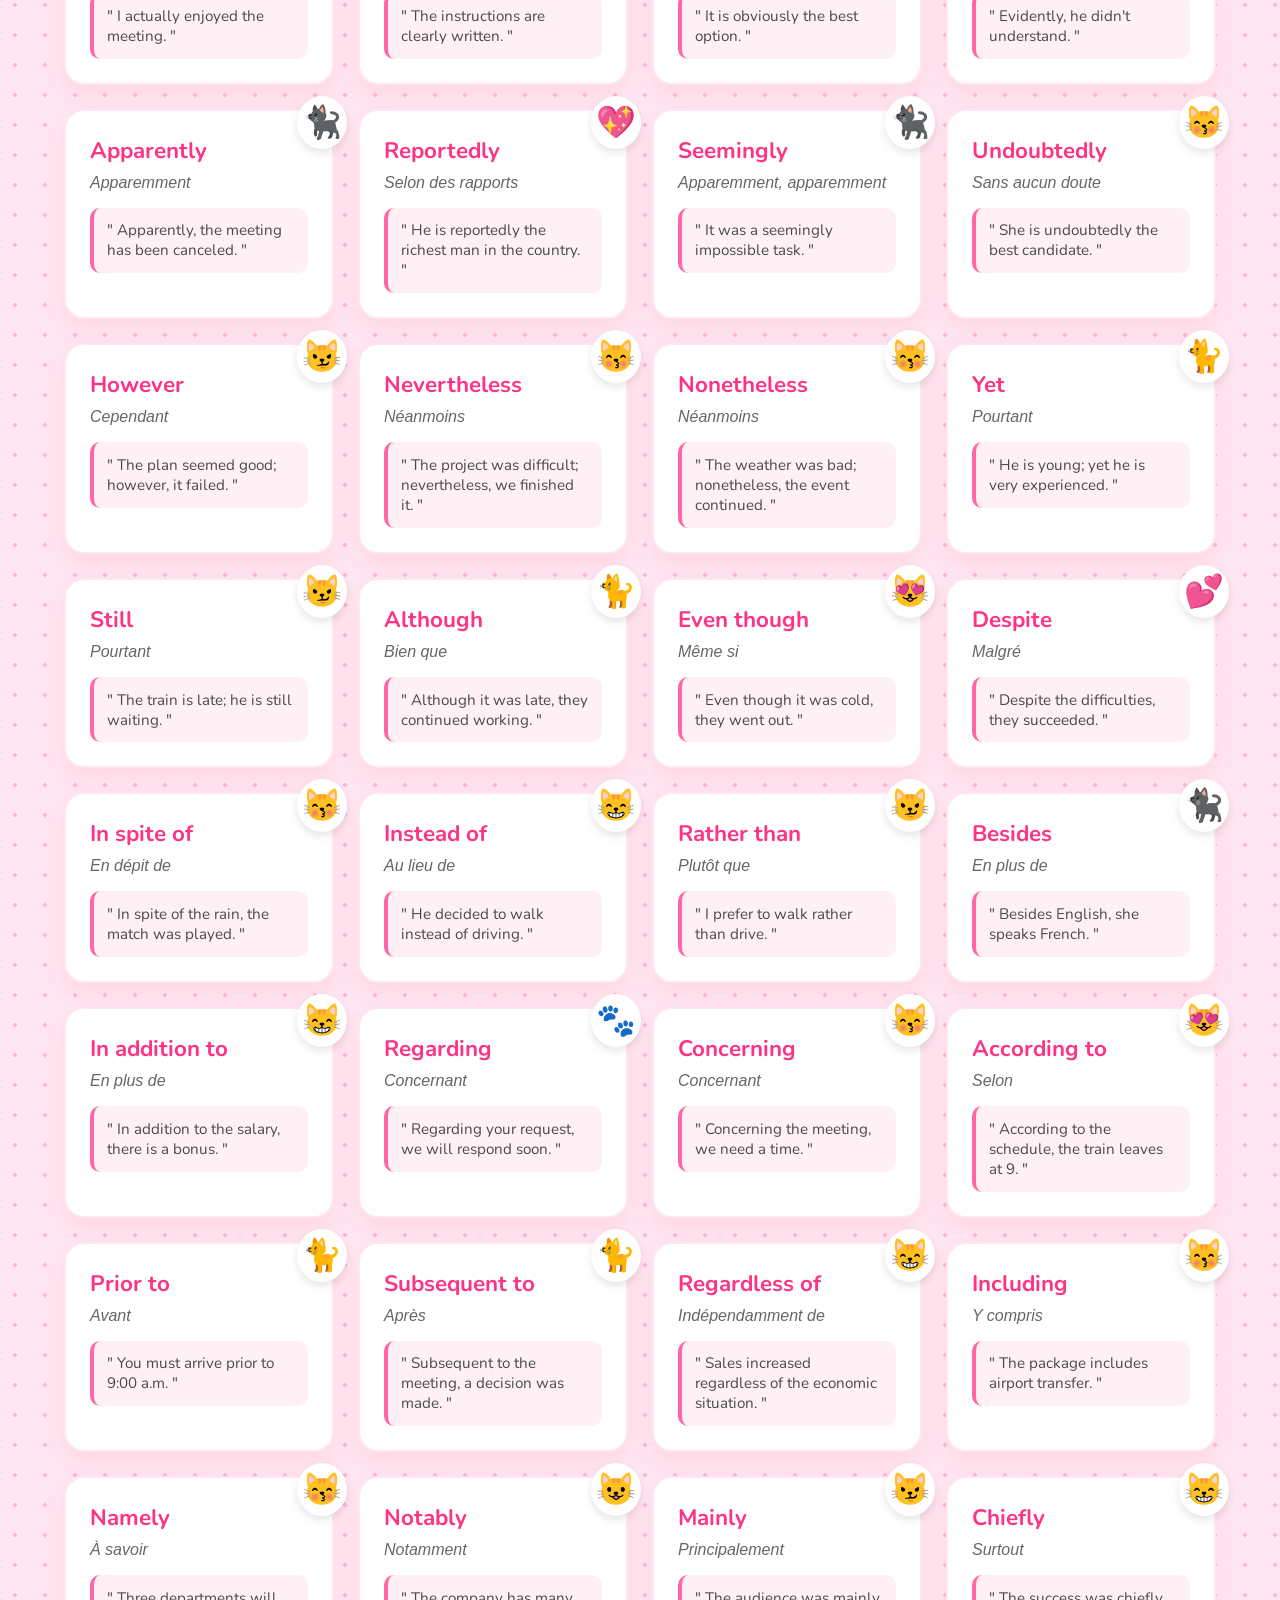
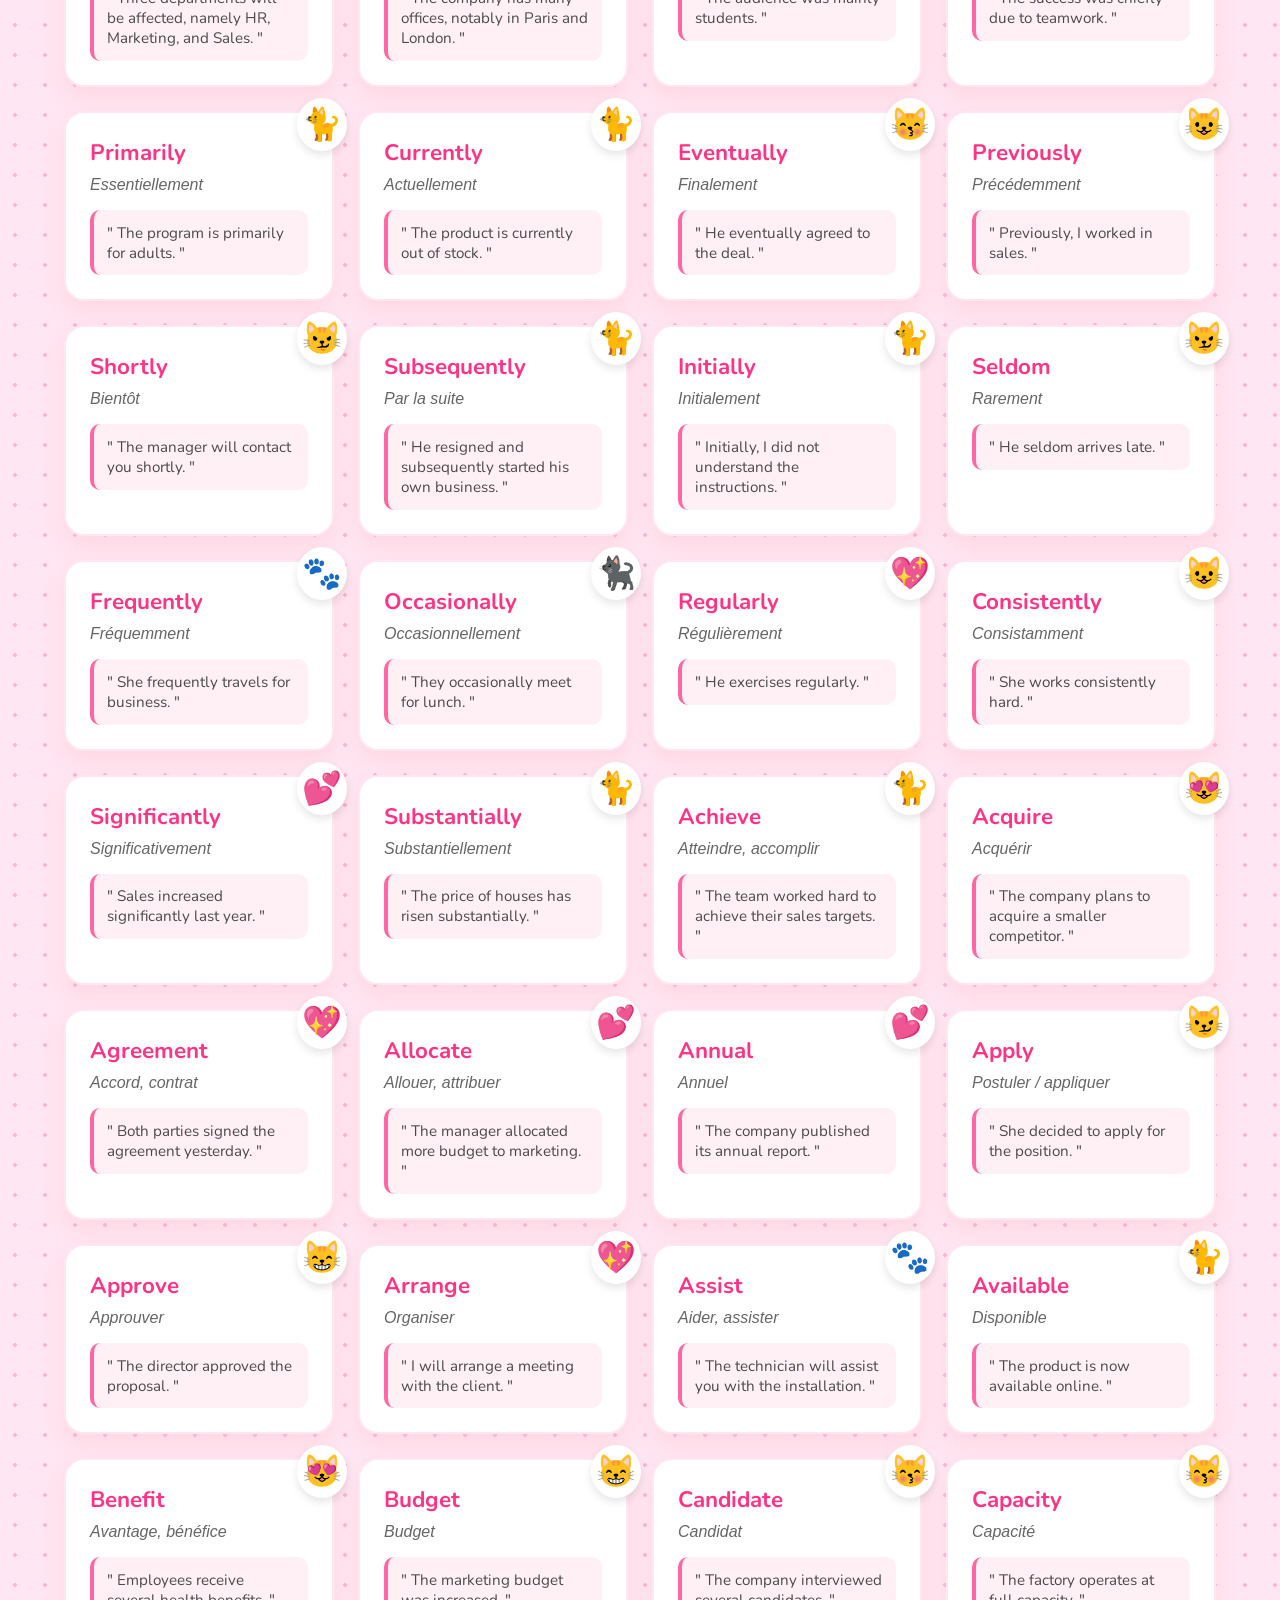
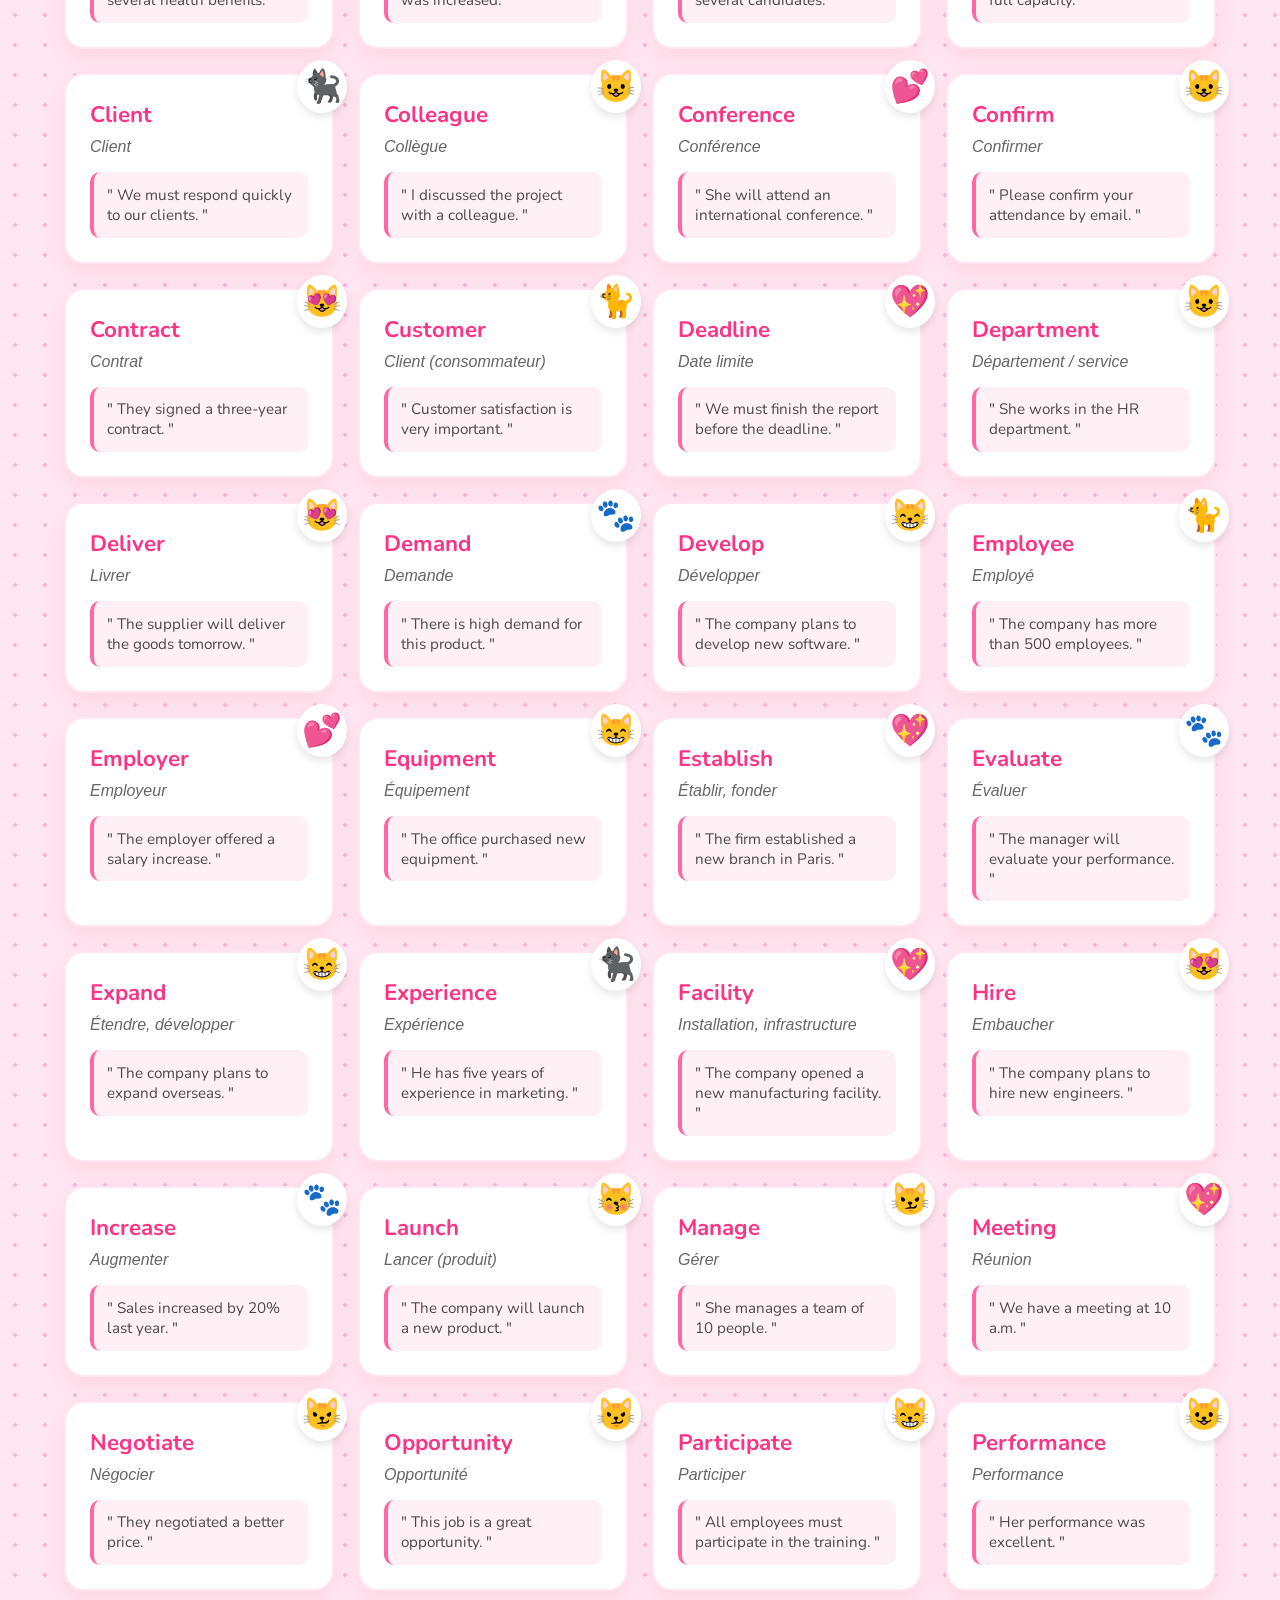
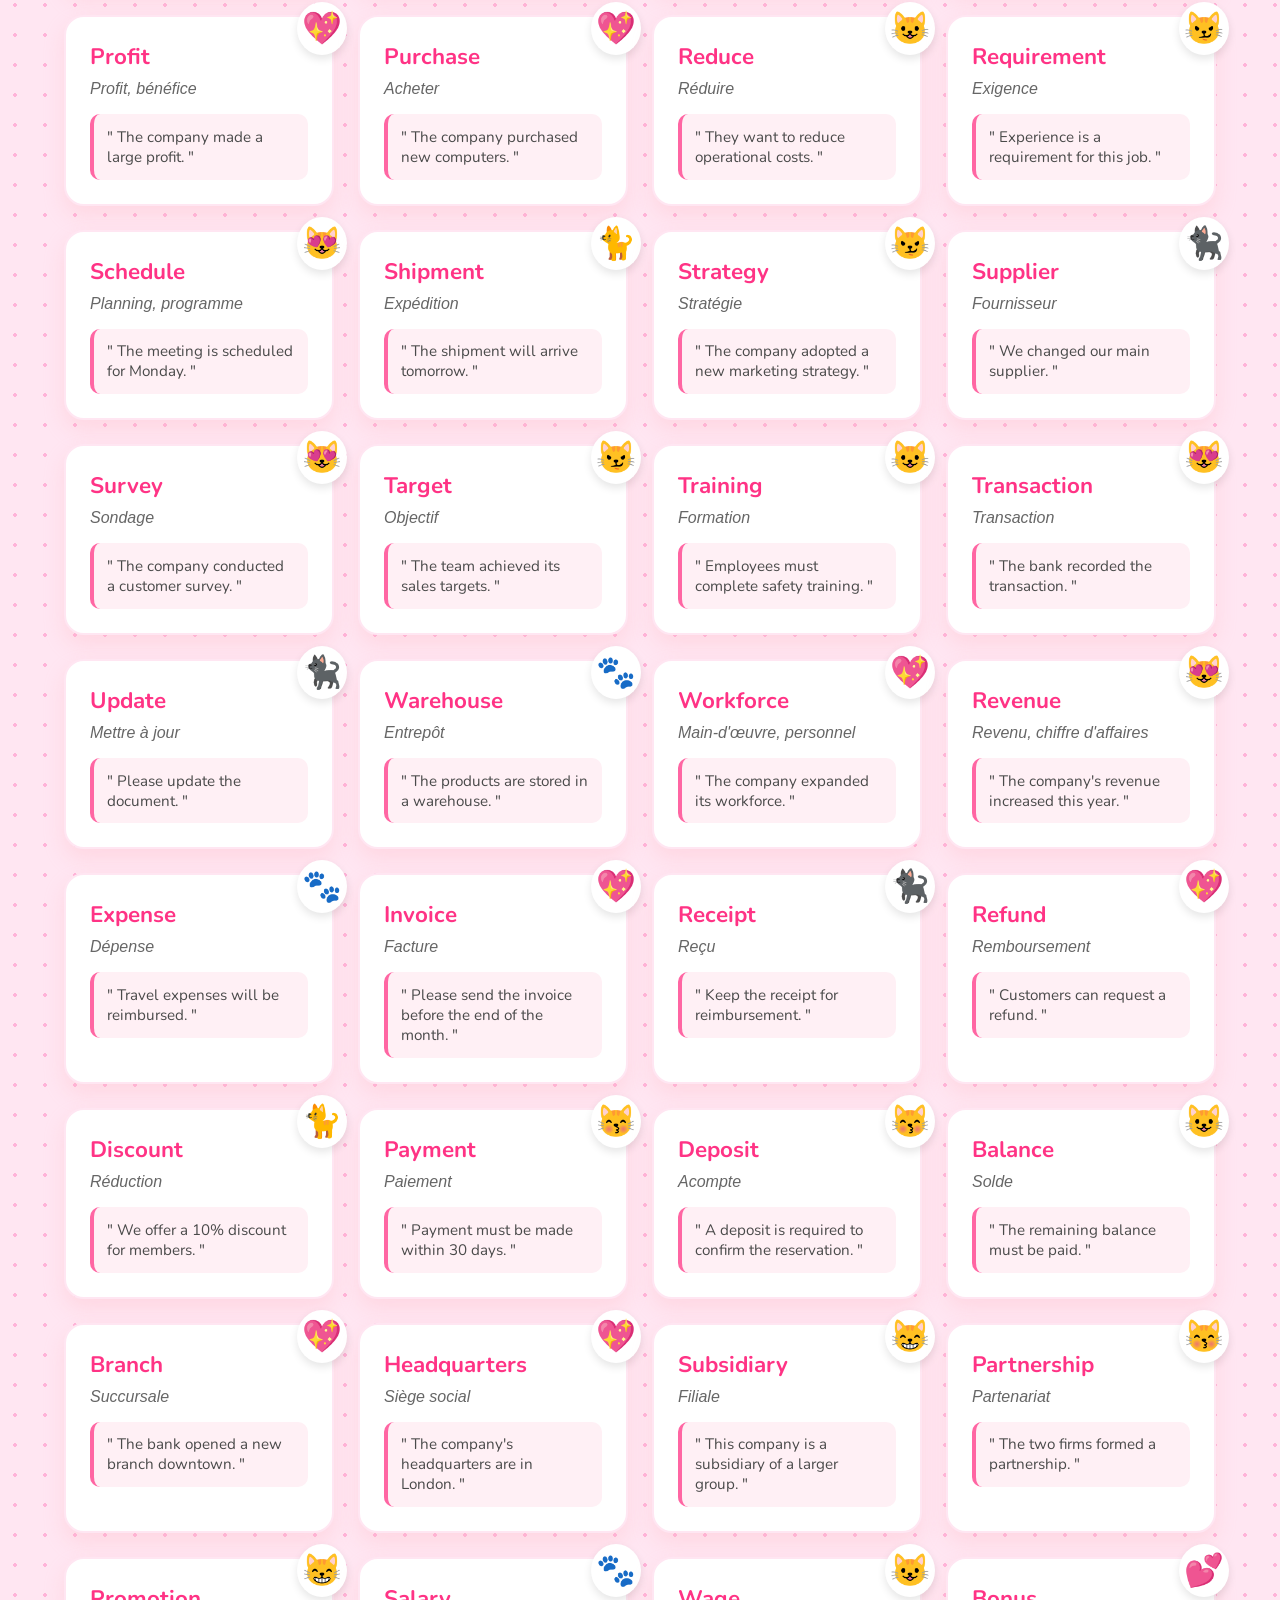
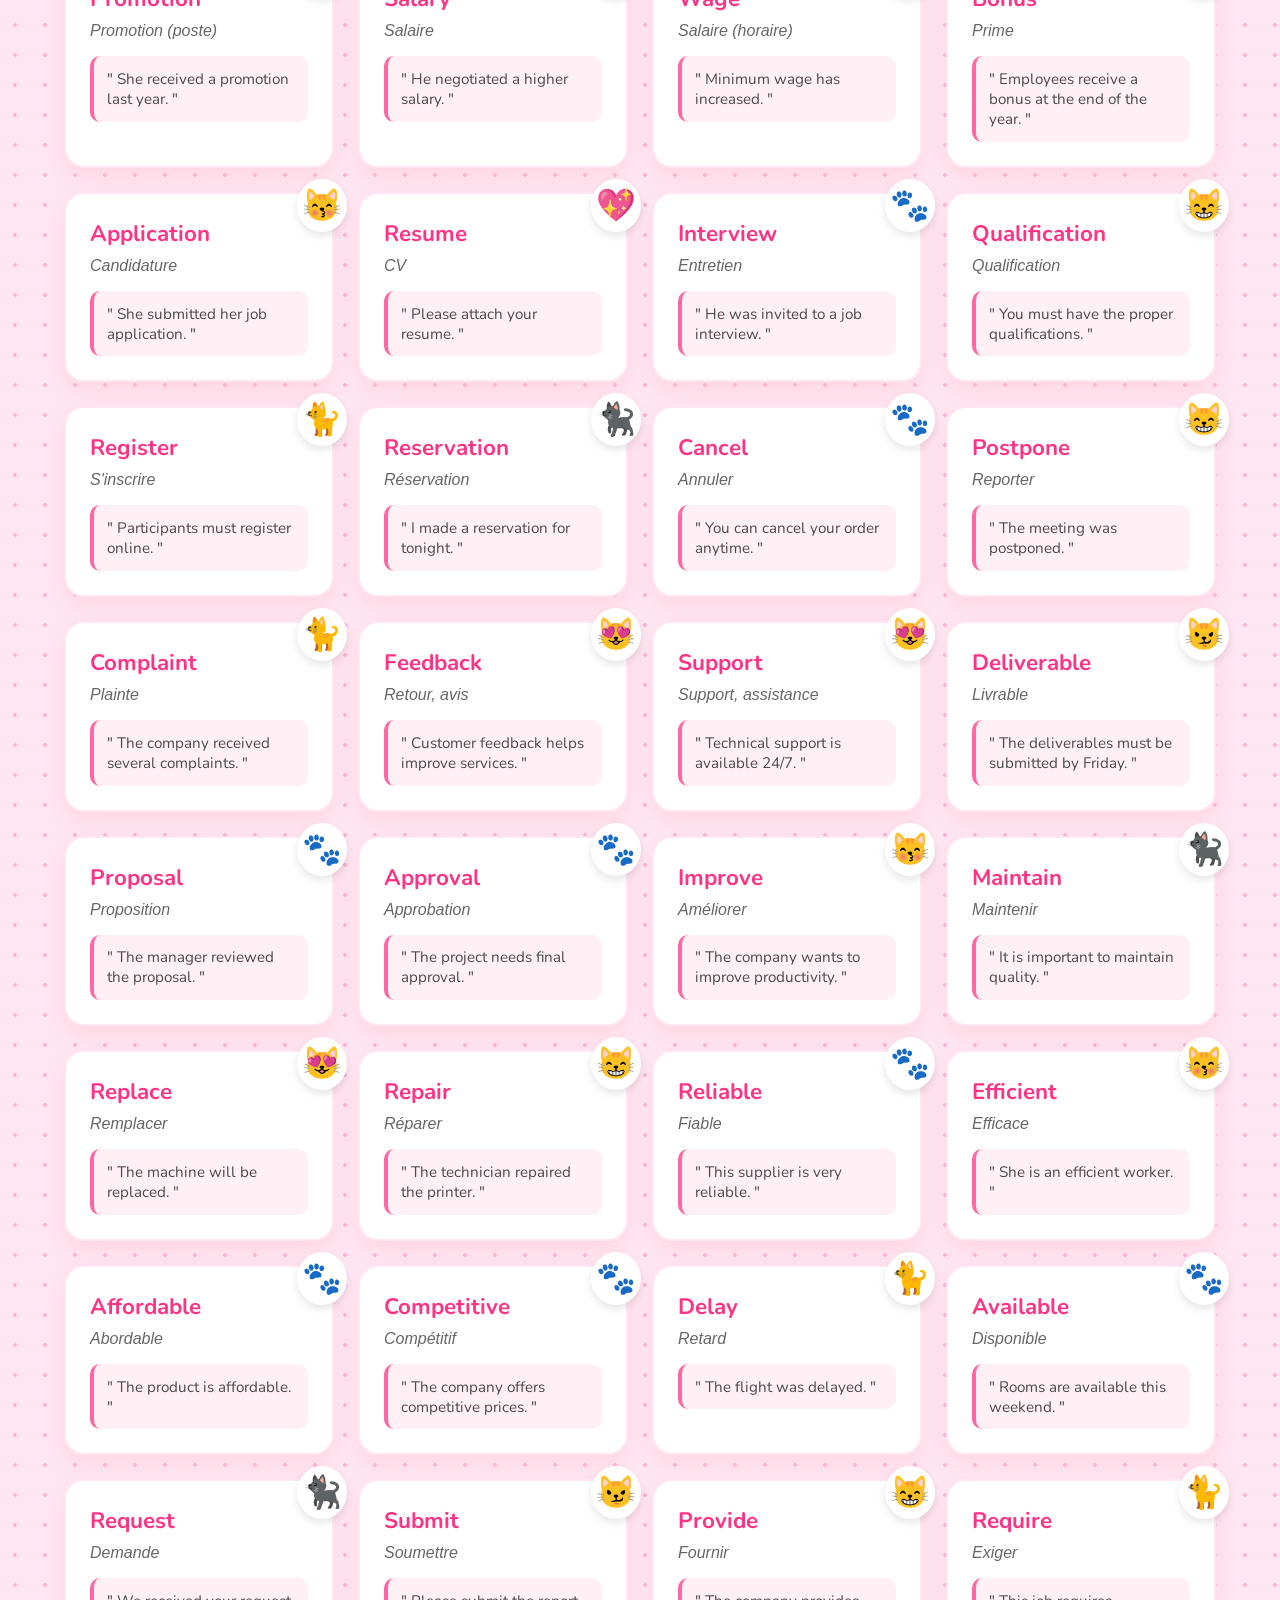
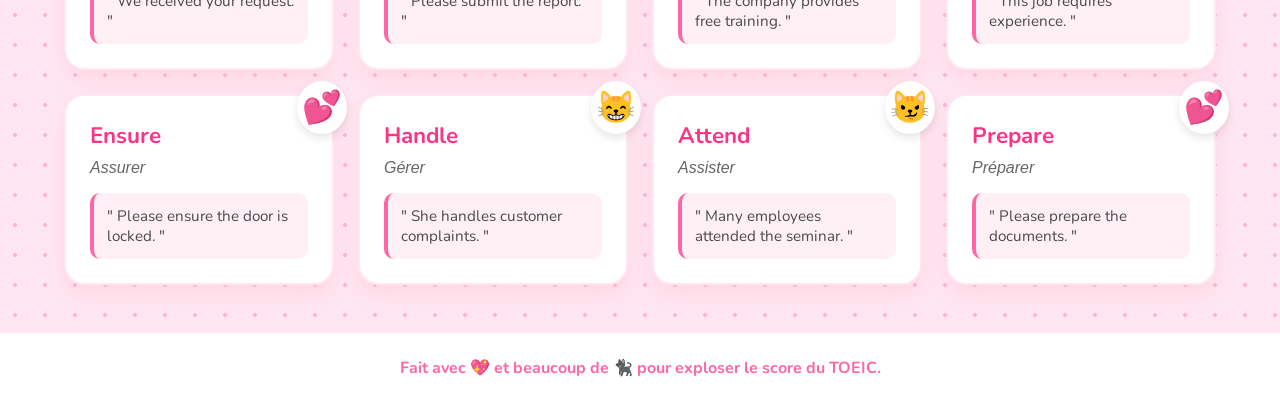
==== commit 24d507b1: "T" ====
--- a/index.html
+++ b/index.html
@@ -4,14 +4,18 @@
     <meta charset="UTF-8">
     <meta name="viewport" content="width=device-width, initial-scale=1.0">
     <title>TOEIC Vocab 😻💖</title>
-    <link rel="stylesheet" href="styles.css">
+    <link rel="stylesheet" href="css/styles.css">
     <link href="https://fonts.googleapis.com/css2?family=Nunito:wght@400;700;900&display=swap" rel="stylesheet">
 </head>
 <body>
     <header>
         <h1>💖 TOEIC Vocab Cats 😻</h1>
         <p>Maîtrise les mots de liaison, le vocabulaire et les temps essentiels !</p>
-        <input type="text" id="searchInput" placeholder="Rechercher un mot (ex: however)... 🐾">
+        
+        <a href="pages/quiz.html" class="quiz-link">🎮 Jouer au Chat-Quizz ! 🐾</a>
+        <br>
+        
+        <input type="text" id="searchInput" placeholder="Rechercher un mot... 🐾">
     </header>
     <main>
         <section class="tenses-section">
@@ -58,6 +62,6 @@
     <footer>
         <p>Fait avec 💖 et beaucoup de 🐈‍⬛ pour exploser le score du TOEIC.</p>
     </footer>
-    <script src="app.js"></script>
+    <script src="js/app.js"></script>
 </body>
 </html>
--- a/css/styles.css
+++ b/css/styles.css
@@ -0,0 +1,183 @@
+* {
+    box-sizing: border-box;
+    margin: 0;
+    padding: 0;
+}
+
+body {
+    font-family: 'Nunito', sans-serif;
+    background-color: #ffe6f2;
+    background-image: radial-gradient(#ffb3d9 2px, transparent 2px);
+    background-size: 30px 30px;
+    color: #4a4a4a;
+    display: flex;
+    flex-direction: column;
+    align-items: center;
+    min-height: 100vh;
+}
+
+header {
+    text-align: center;
+    padding: 3rem 1rem;
+    background: rgba(255, 255, 255, 0.9);
+    width: 100%;
+    box-shadow: 0 4px 15px rgba(255, 105, 180, 0.2);
+    border-bottom: 5px dashed #ff99cc;
+    margin-bottom: 2rem;
+}
+
+h1 {
+    color: #ff4d94;
+    font-size: 2.5rem;
+    margin-bottom: 0.5rem;
+    font-weight: 900;
+}
+
+input {
+    margin-top: 1.5rem;
+    padding: 0.8rem 1.5rem;
+    width: 90%; /* Ajusté pour mobile */
+    max-width: 400px;
+    border: 2px solid #ffb3d9;
+    border-radius: 25px;
+    font-size: 1rem;
+    font-family: 'Nunito', sans-serif;
+    outline: none;
+    transition: all 0.3s ease;
+}
+
+input:focus {
+    border-color: #ff4d94;
+    box-shadow: 0 0 10px rgba(255, 77, 148, 0.3);
+}
+
+main {
+    width: 100%;
+    display: flex;
+    flex-direction: column;
+    align-items: center;
+}
+
+section {
+    width: 100%;
+    display: flex;
+    flex-direction: column;
+    align-items: center;
+    margin-bottom: 3rem;
+}
+
+h2 {
+    color: #ff3385;
+    font-size: 2rem;
+    margin-bottom: 1.5rem;
+    text-align: center;
+    background: rgba(255, 255, 255, 0.8);
+    padding: 0.5rem 1.5rem;
+    border-radius: 20px;
+    box-shadow: 0 4px 10px rgba(255, 105, 180, 0.2);
+}
+
+.grid {
+    display: grid;
+    /* CHANGEMENT ICI : minmax(250px) au lieu de 300px pour éviter les bugs sur mobile */
+    grid-template-columns: repeat(auto-fill, minmax(250px, 1fr));
+    gap: 1.5rem;
+    width: 90%;
+    max-width: 1200px;
+}
+
+.card {
+    background: white;
+    border-radius: 20px;
+    padding: 1.5rem;
+    box-shadow: 0 10px 20px rgba(255, 182, 193, 0.3);
+    position: relative;
+    transition: transform 0.2s ease, box-shadow 0.2s ease;
+    border: 2px solid #ffe6f2;
+    text-align: left;
+}
+
+.card:hover {
+    transform: translateY(-5px);
+    box-shadow: 0 15px 25px rgba(255, 105, 180, 0.4);
+    border-color: #ff99cc;
+}
+
+.cat-icon {
+    position: absolute;
+    top: -15px;
+    right: -15px;
+    font-size: 2rem;
+    background: white;
+    border-radius: 50%;
+    padding: 5px;
+    box-shadow: 0 4px 8px rgba(0,0,0,0.1);
+}
+
+.word {
+    font-size: 1.4rem;
+    color: #ff3385;
+    font-weight: 700;
+    margin-bottom: 0.5rem;
+}
+
+.def {
+    font-size: 1rem;
+    font-style: italic;
+    color: #666;
+    margin-bottom: 1rem;
+}
+
+.example {
+    font-size: 0.95rem;
+    background: #fff0f5;
+    padding: 0.8rem;
+    border-radius: 10px;
+    border-left: 4px solid #ff66a3;
+}
+
+footer {
+    margin-top: auto;
+    padding: 1.5rem;
+    text-align: center;
+    background: white;
+    width: 100%;
+    color: #ff66a3;
+    font-weight: bold;
+}
+
+/* --- RESPONSIVE MOBILE --- */
+@media (max-width: 600px) {
+    header {
+        padding: 2rem 1rem;
+    }
+    h1 {
+        font-size: 2rem;
+    }
+    h2 {
+        font-size: 1.5rem;
+    }
+    .grid {
+        grid-template-columns: 1fr; /* Sur très petit écran, 1 seule colonne */
+        gap: 2rem; /* Plus d'espace car l'icône chat dépasse un peu */
+    }
+    .card {
+        padding: 1.2rem;
+    }
+}
+
+.quiz-link {
+    display: inline-block;
+    margin-bottom: 1rem;
+    padding: 0.8rem 1.5rem;
+    background: #ff4d94;
+    color: white;
+    text-decoration: none;
+    border-radius: 20px;
+    font-weight: bold;
+    transition: transform 0.2s;
+}
+.quiz-link:hover {
+    transform: scale(1.1);
+    background: #ff1a75;
+}
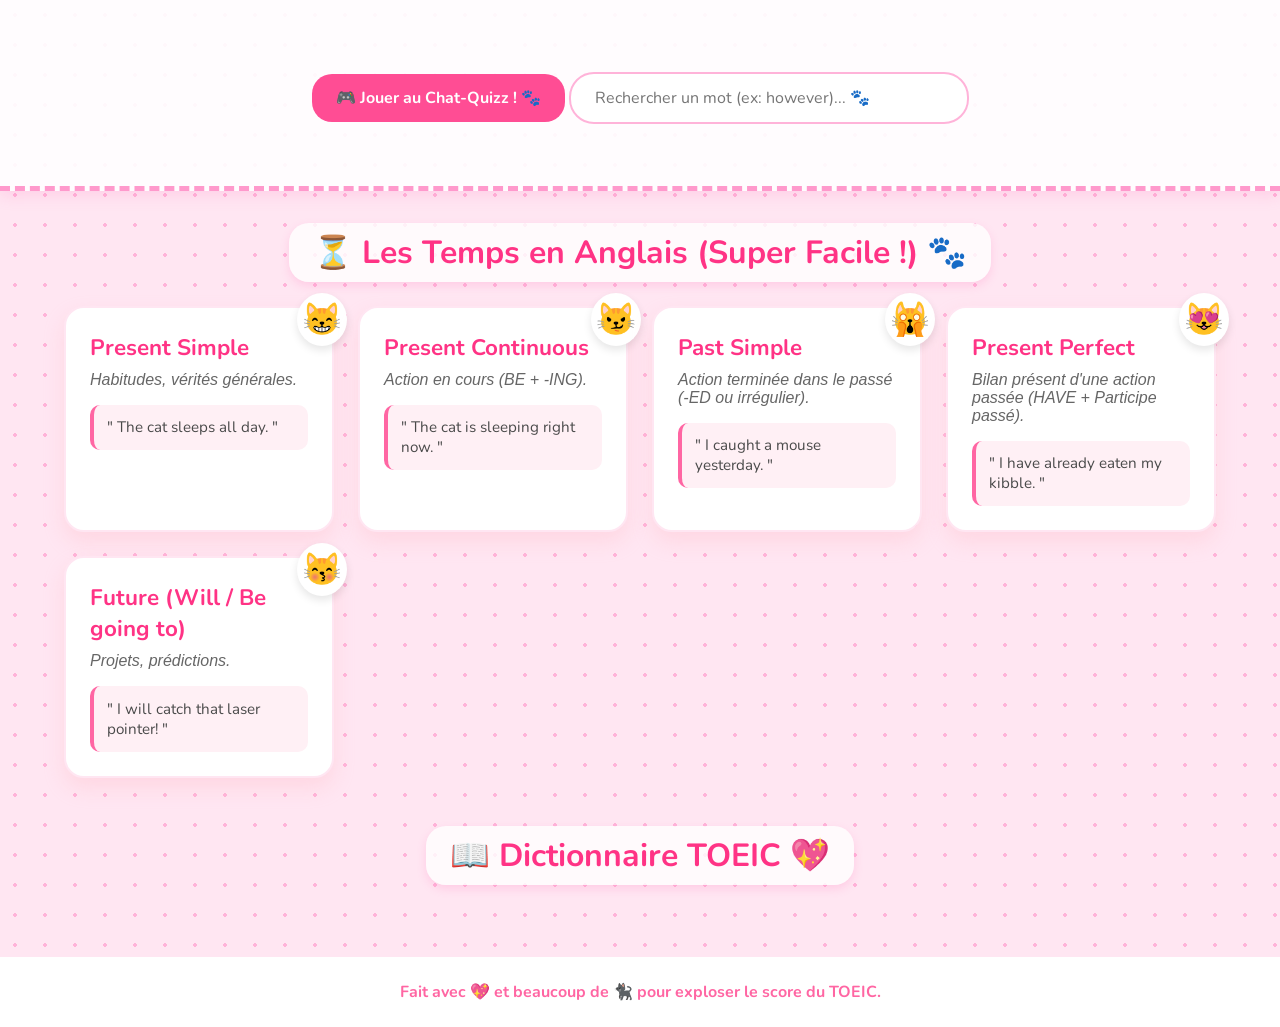
==== commit 90f44a24: "T" ====
--- a/index.html
+++ b/index.html
@@ -9,14 +9,11 @@
 </head>
 <body>
     <header>
-        <h1>💖 TOEIC Vocab Cats 😻</h1>
-        <p>Maîtrise les mots de liaison, le vocabulaire et les temps essentiels !</p>
+        <a href="pages/quiz.html" class="quiz-link">🎮 Jouer au Chat-Quizz ! 🐾</a>
         
-        <a href="pages/quiz.html" class="quiz-link">🎮 Jouer au Chat-Quizz ! 🐾</a>
-        <br>
-        
-        <input type="text" id="searchInput" placeholder="Rechercher un mot... 🐾">
+        <input type="text" id="searchInput" placeholder="Rechercher un mot (ex: however)... 🐾">
     </header>
+    <script src="js/app.js"></script>
     <main>
         <section class="tenses-section">
             <h2>⏳ Les Temps en Anglais (Super Facile !) 🐾</h2>
--- a/css/styles.css
+++ b/css/styles.css
@@ -1,3 +1,4 @@
+/* --- STYLE GLOBAL (DÉJÀ EXISTANT) --- */
 * {
     box-sizing: border-box;
     margin: 0;
@@ -36,7 +37,7 @@
 input {
     margin-top: 1.5rem;
     padding: 0.8rem 1.5rem;
-    width: 90%; /* Ajusté pour mobile */
+    width: 90%;
     max-width: 400px;
     border: 2px solid #ffb3d9;
     border-radius: 25px;
@@ -79,7 +80,6 @@
 
 .grid {
     display: grid;
-    /* CHANGEMENT ICI : minmax(250px) au lieu de 300px pour éviter les bugs sur mobile */
     grid-template-columns: repeat(auto-fill, minmax(250px, 1fr));
     gap: 1.5rem;
     width: 90%;
@@ -146,26 +146,7 @@
     font-weight: bold;
 }
 
-/* --- RESPONSIVE MOBILE --- */
-@media (max-width: 600px) {
-    header {
-        padding: 2rem 1rem;
-    }
-    h1 {
-        font-size: 2rem;
-    }
-    h2 {
-        font-size: 1.5rem;
-    }
-    .grid {
-        grid-template-columns: 1fr; /* Sur très petit écran, 1 seule colonne */
-        gap: 2rem; /* Plus d'espace car l'icône chat dépasse un peu */
-    }
-    .card {
-        padding: 1.2rem;
-    }
-}
-
+/* --- LIEN VERS LE QUIZ SUR INDEX.HTML --- */
 .quiz-link {
     display: inline-block;
     margin-bottom: 1rem;
@@ -180,4 +161,101 @@
 .quiz-link:hover {
     transform: scale(1.1);
     background: #ff1a75;
+}
+
+/* --- STYLE SPÉCIFIQUE AU QUIZ --- */
+.quiz-container {
+    background: white;
+    padding: 2.5rem;
+    border-radius: 30px;
+    box-shadow: 0 10px 30px rgba(255, 105, 180, 0.3);
+    max-width: 600px;
+    width: 90%;
+    text-align: center;
+    margin: 2rem 0; /* Ajout d'une marge haut/bas */
+    position: relative; /* Pour positionner l'icône chat */
+    border: 3px solid #ffe6f2;
+}
+
+.quiz-container .cat-icon {
+    font-size: 3.5rem; /* Plus gros pour le quiz */
+    top: -25px;
+    right: -25px;
+}
+
+.question-word {
+    font-size: 3rem; /* Très gros mot à traduire */
+    color: #ff4d94;
+    font-weight: 900;
+    margin-bottom: 2rem;
+}
+
+.options-grid {
+    display: grid;
+    grid-template-columns: 1fr 1fr; /* 2 colonnes pour les réponses */
+    gap: 1.2rem;
+    margin-top: 1.5rem;
+}
+
+.option-btn {
+    background: #fff0f5;
+    border: 2px solid #ffb3d9;
+    padding: 1.2rem;
+    border-radius: 15px;
+    font-family: 'Nunito', sans-serif;
+    font-size: 1.1rem;
+    cursor: pointer;
+    transition: all 0.2s;
+    width: 100%; /* S'adapte à sa cellule de grille */
+}
+
+.option-btn:hover {
+    background: #ffb3d9;
+    color: white;
+    transform: scale(1.05);
+}
+
+.score-board {
+    margin-top: 2.5rem;
+    font-weight: bold;
+    color: #ff3385;
+    font-size: 1.3rem;
+    background: #fff0f5;
+    padding: 1rem;
+    border-radius: 15px;
+}
+
+.feedback {
+    height: 2.5rem;
+    margin-top: 1rem;
+    font-weight: bold;
+    font-size: 1.2rem;
+}
+
+/* --- RESPONSIVE MOBILE --- */
+@media (max-width: 600px) {
+    header {
+        padding: 2rem 1rem;
+    }
+    h1 {
+        font-size: 2rem;
+    }
+    h2 {
+        font-size: 1.5rem;
+    }
+    .grid {
+        grid-template-columns: 1fr;
+        gap: 2rem;
+    }
+    .card {
+        padding: 1.2rem;
+    }
+    
+    /* Adaptations spécifiques au quiz pour mobile */
+    .question-word {
+        font-size: 2.2rem;
+    }
+    .options-grid {
+        grid-template-columns: 1fr; /* 1 seule colonne sur mobile */
+    }
 }
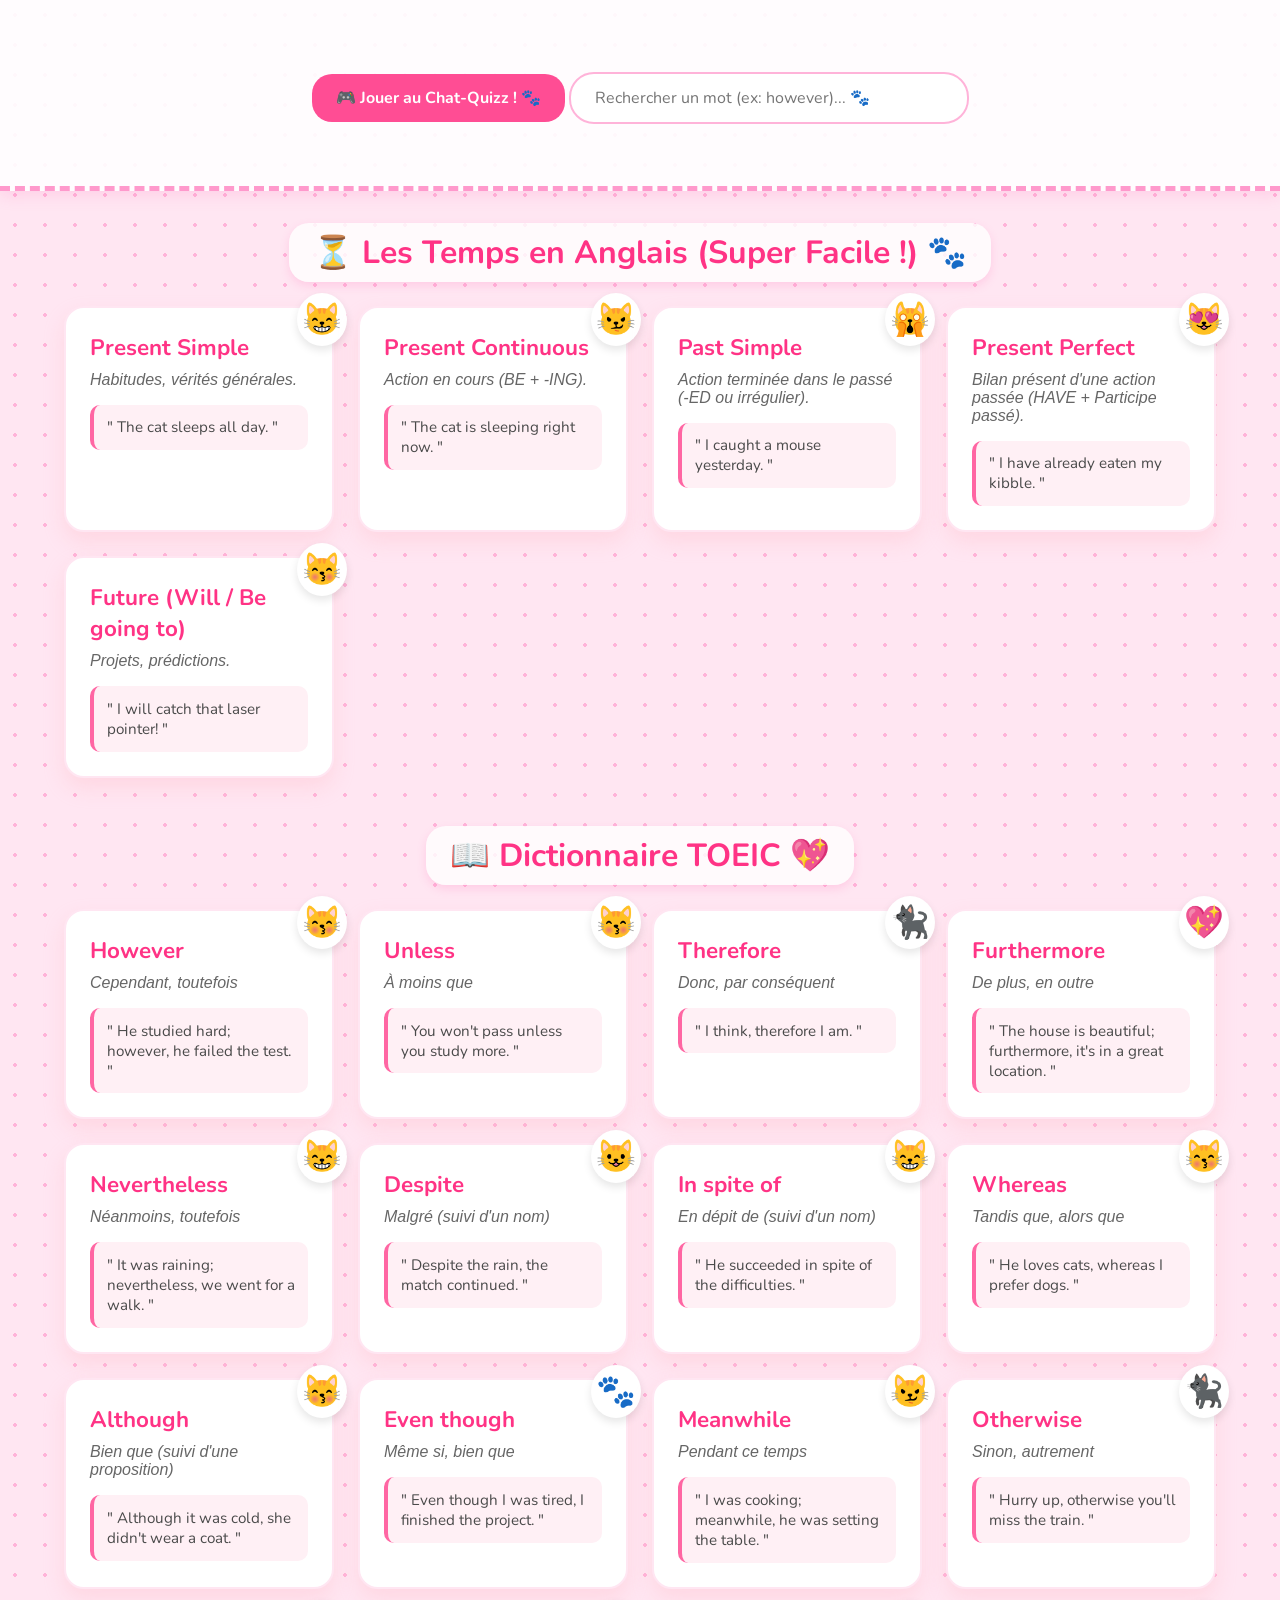
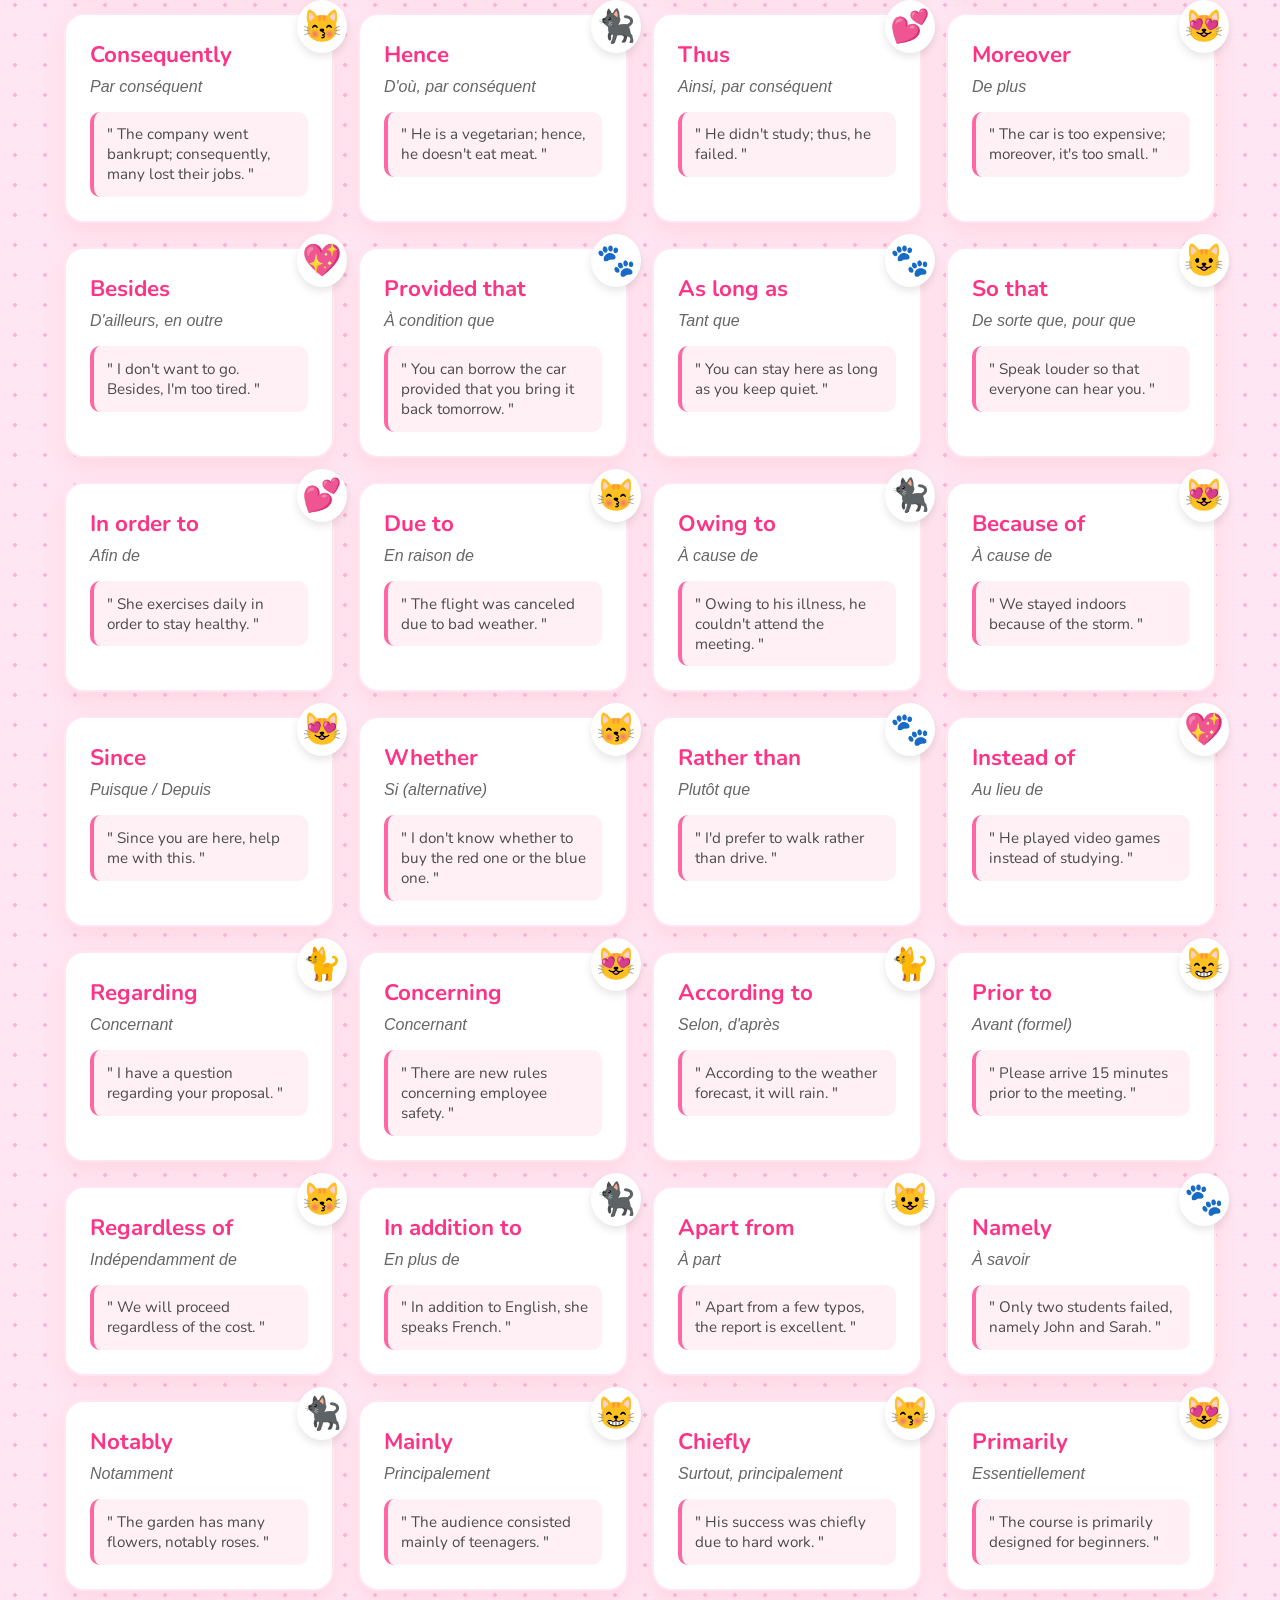
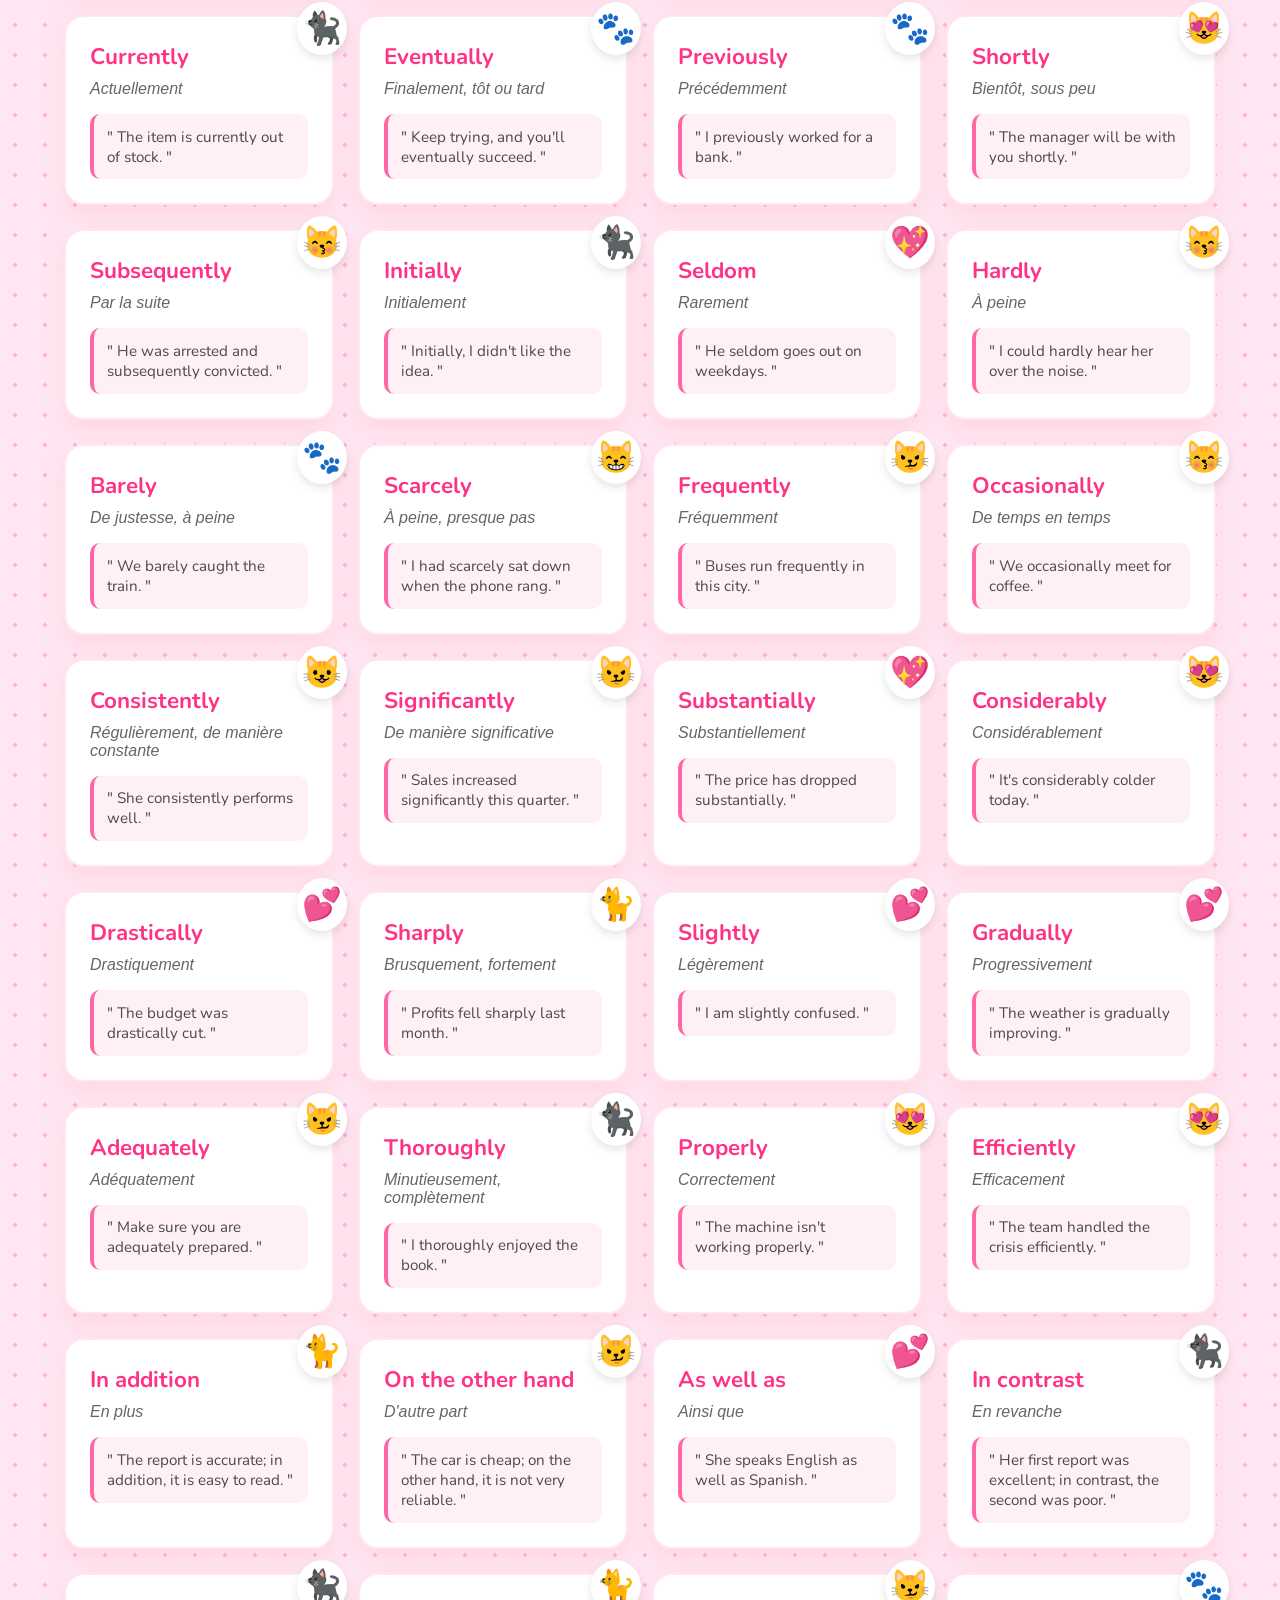
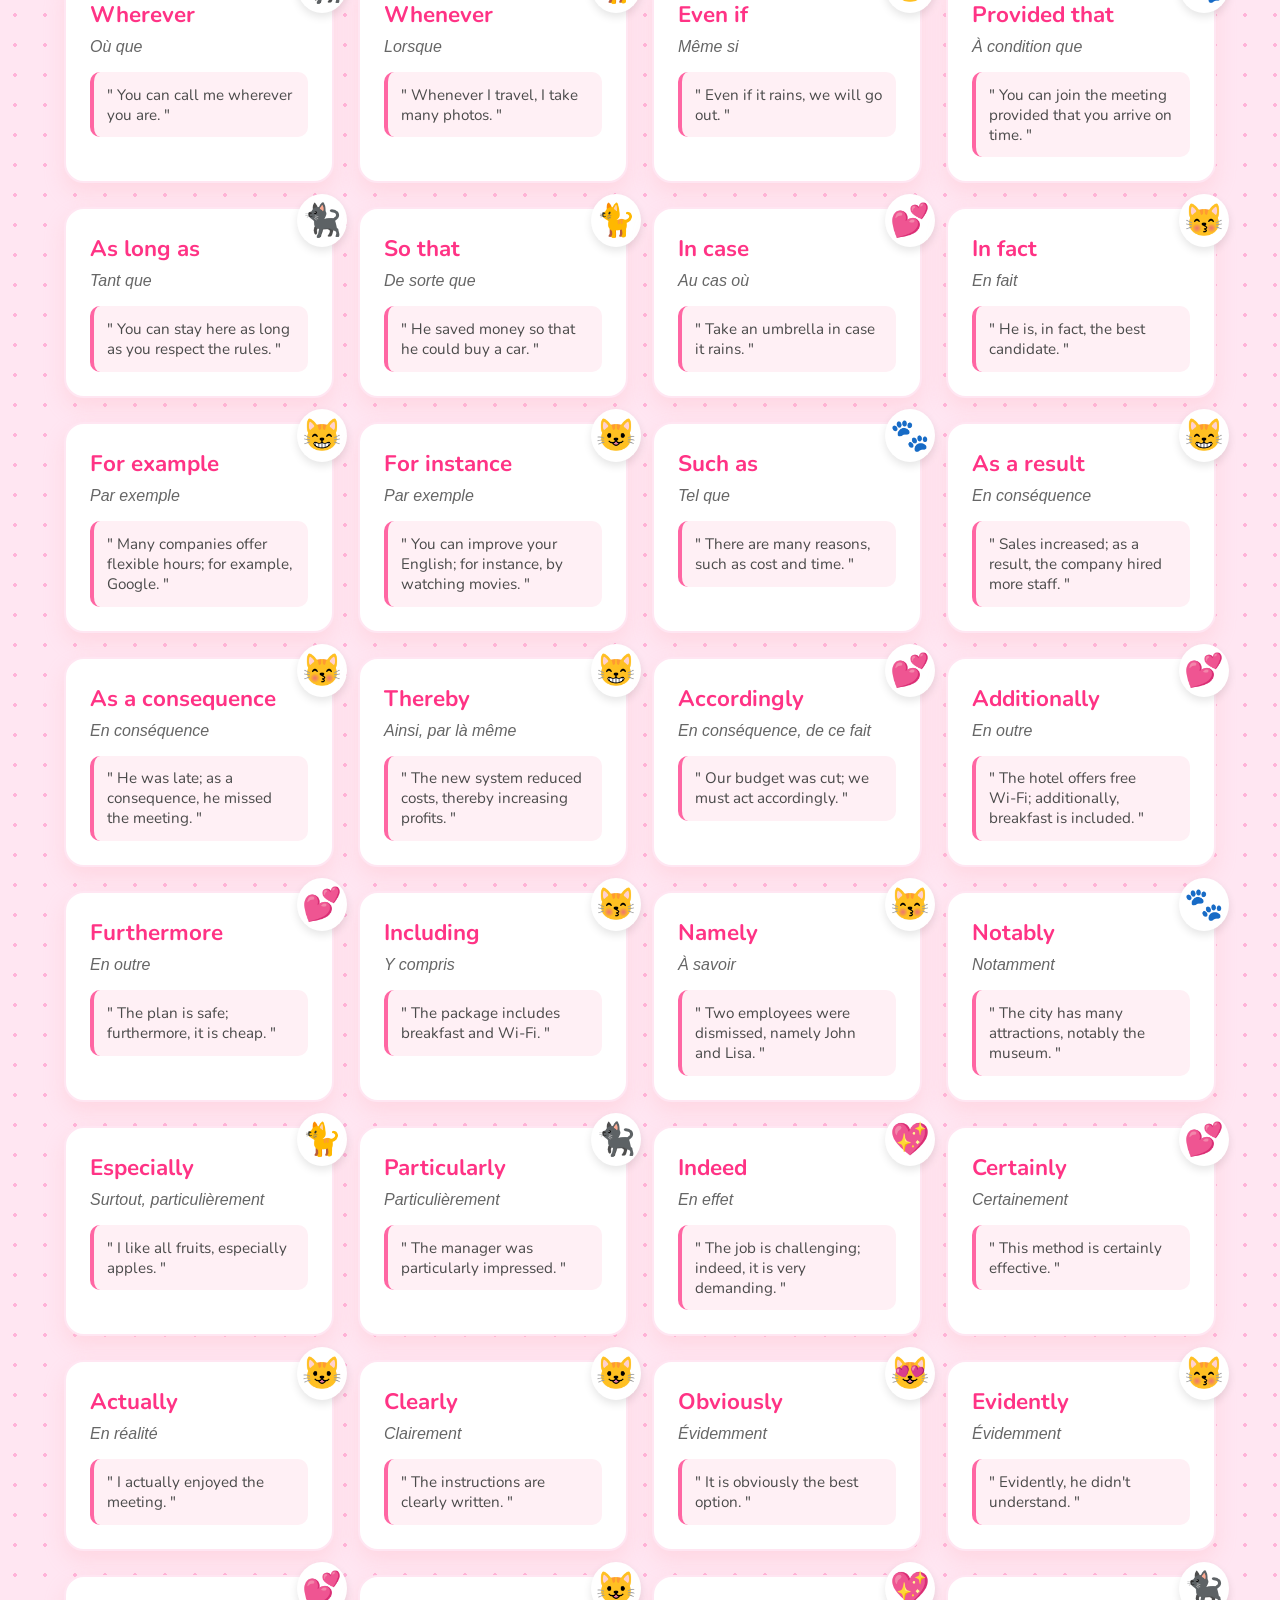
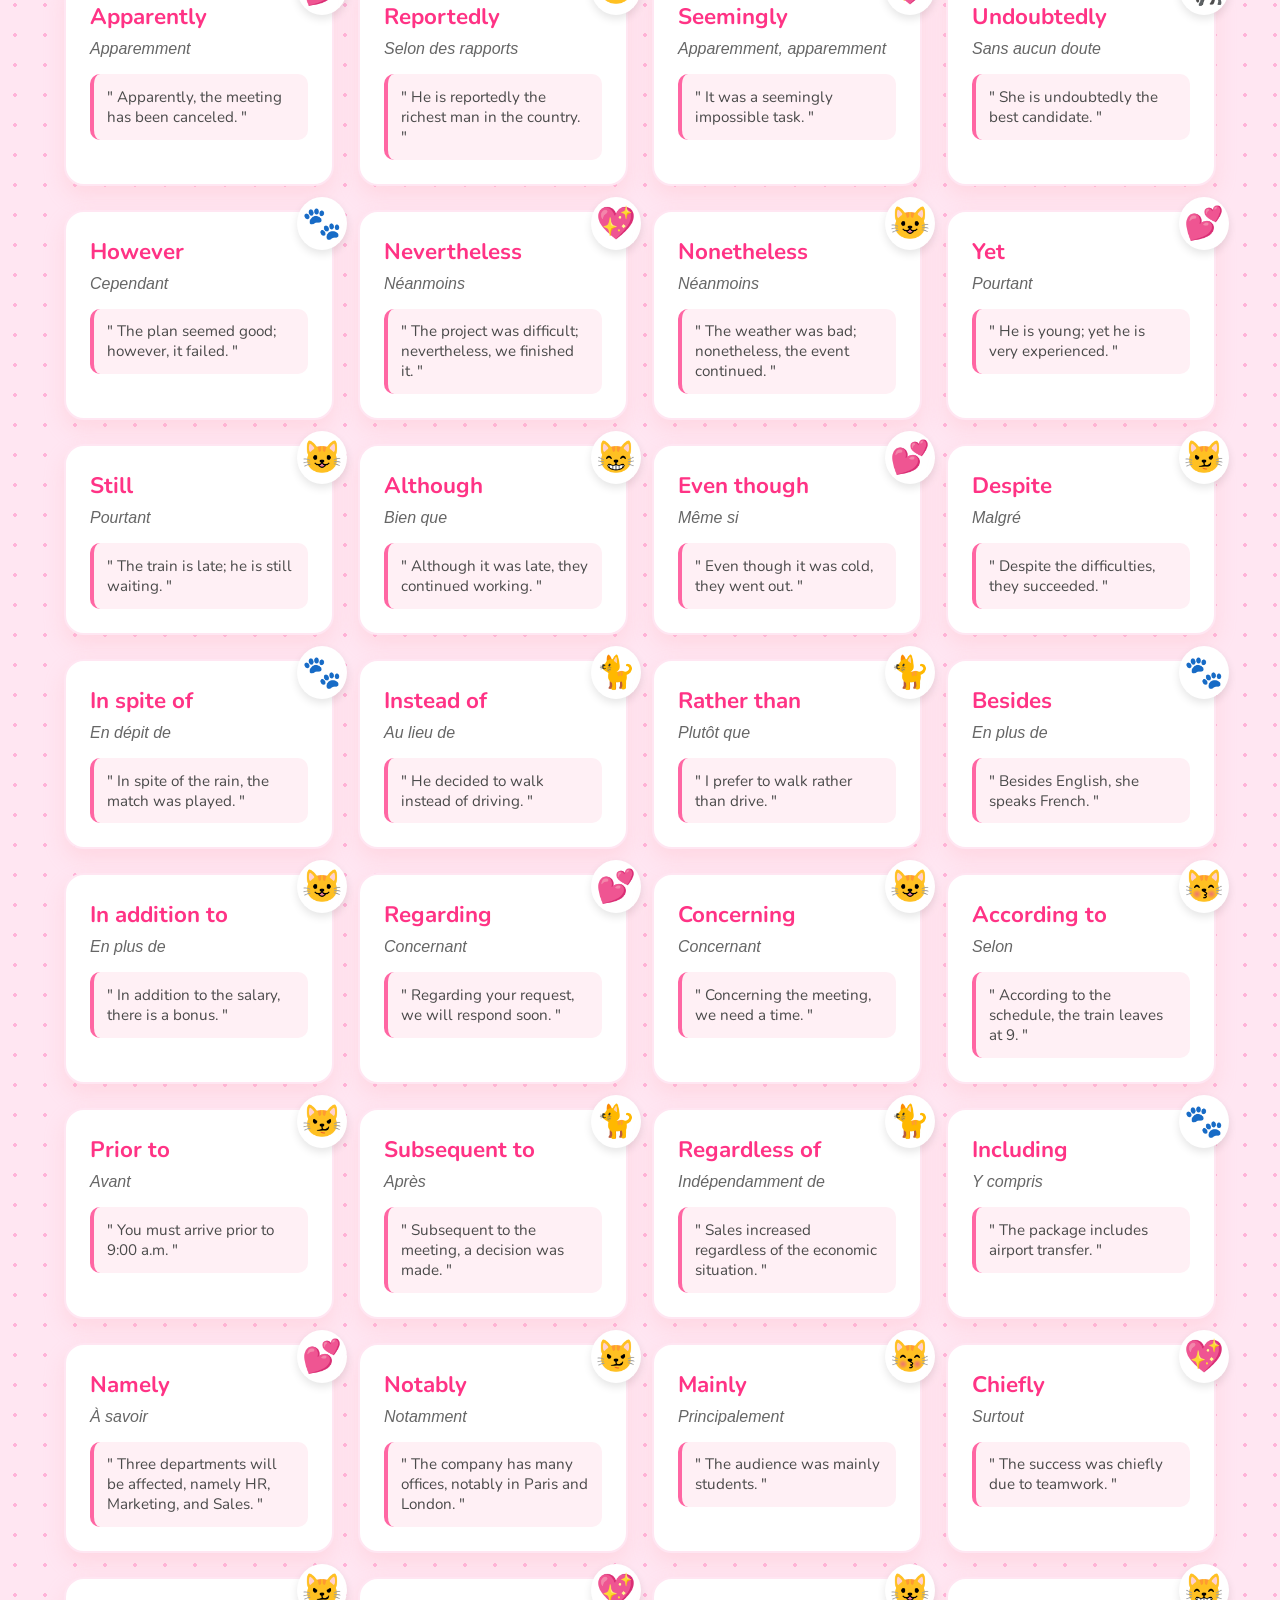
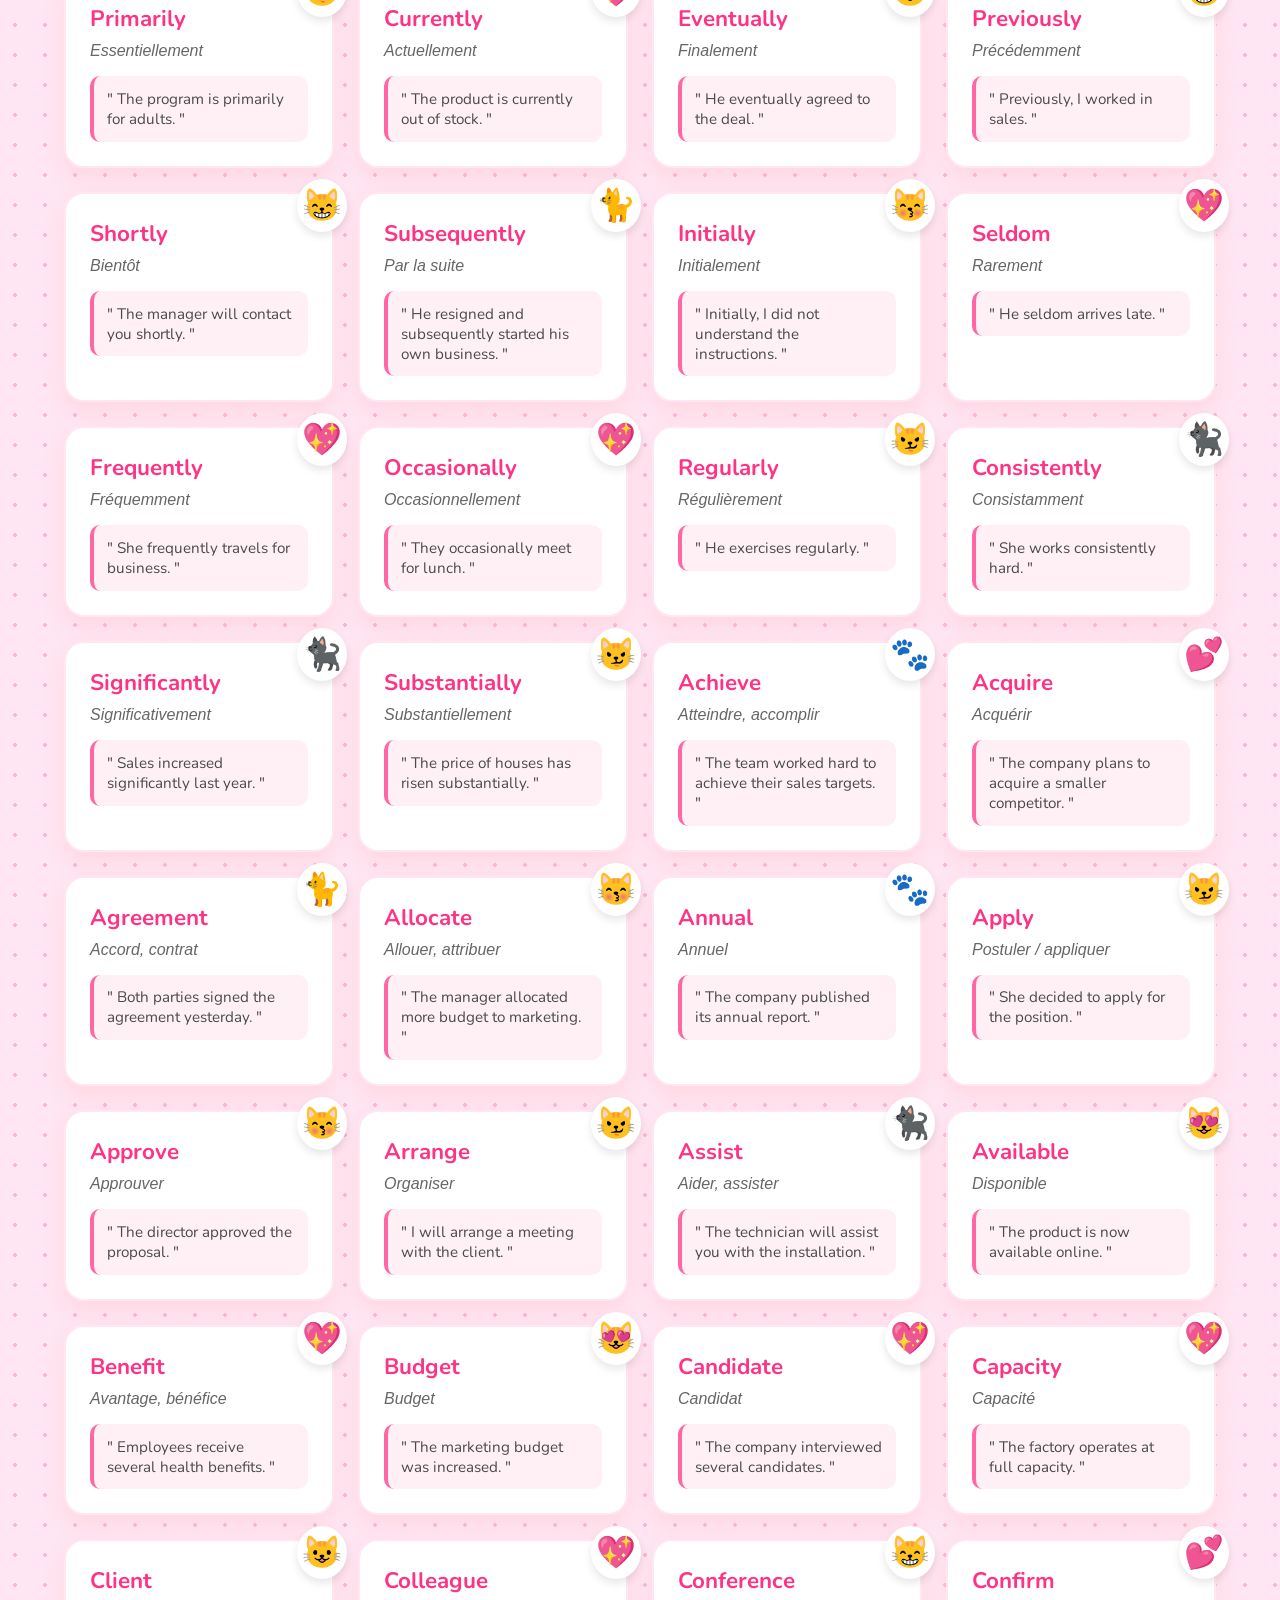
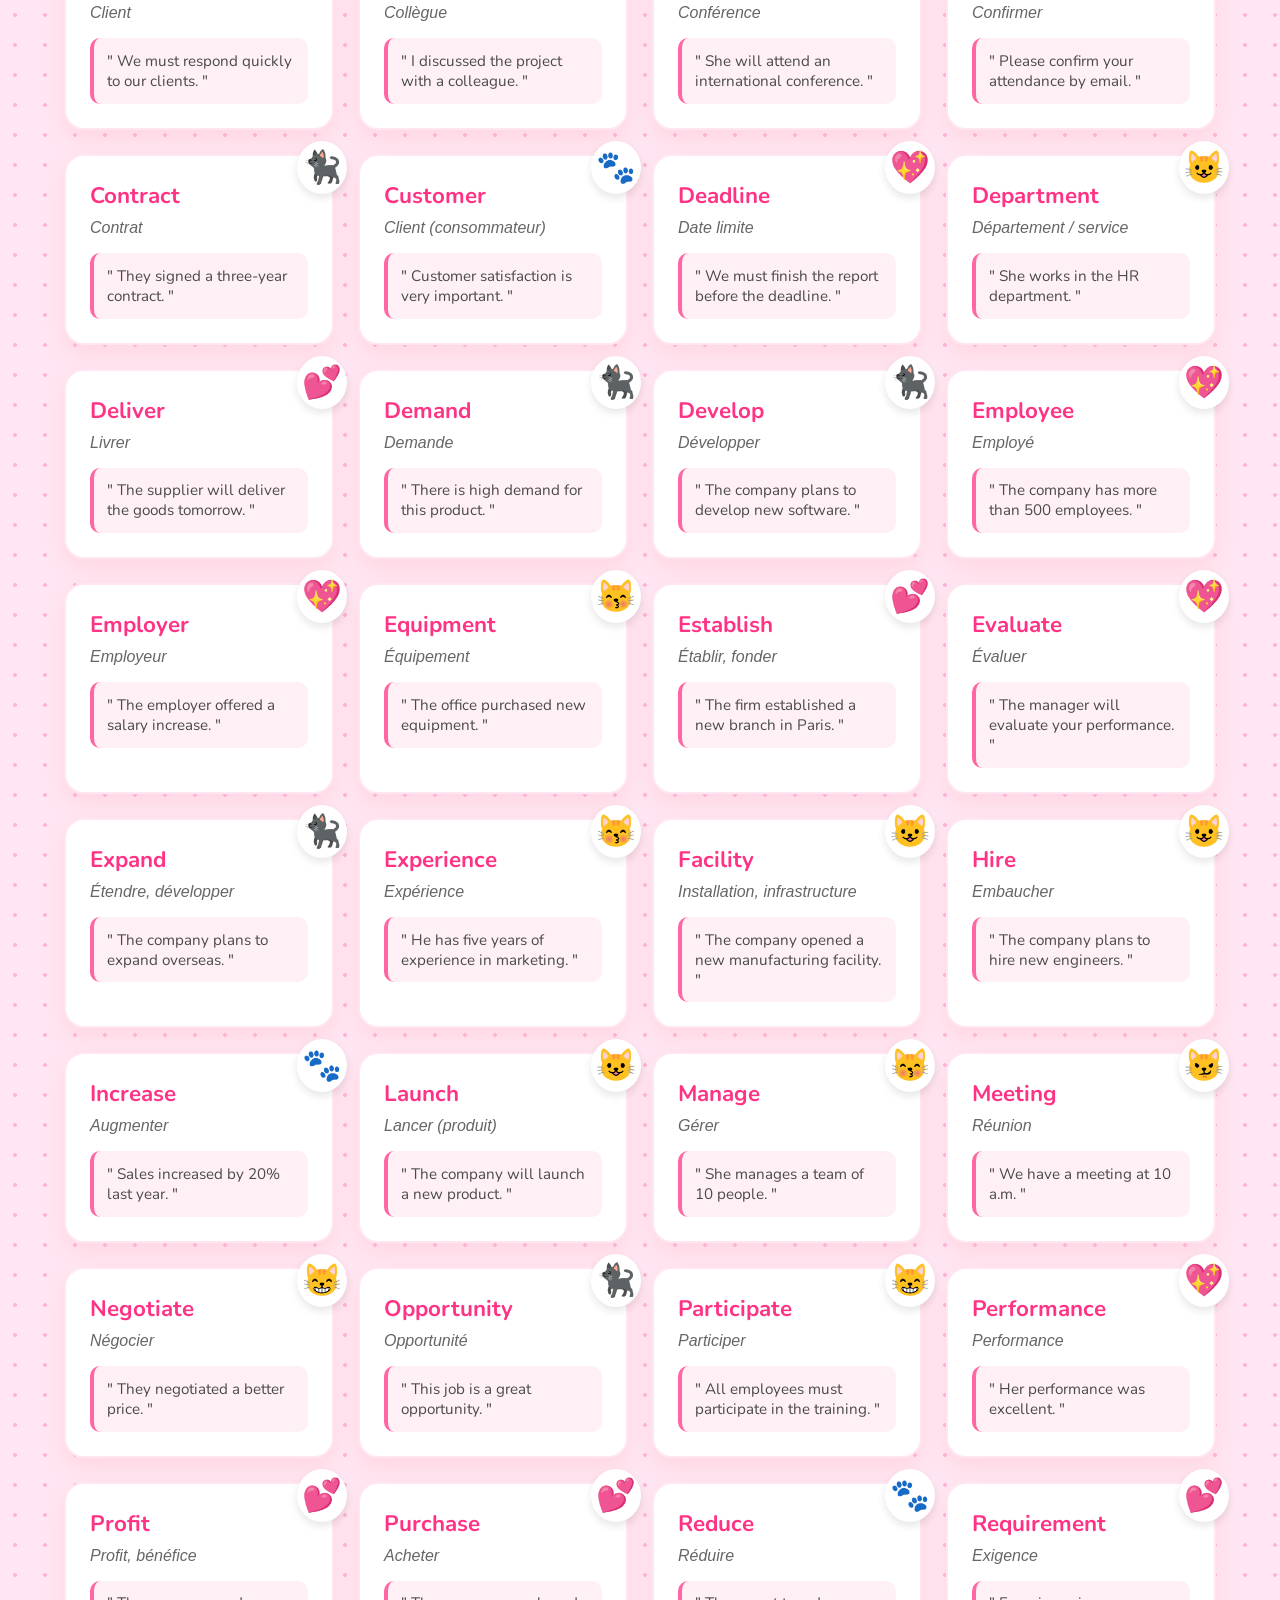
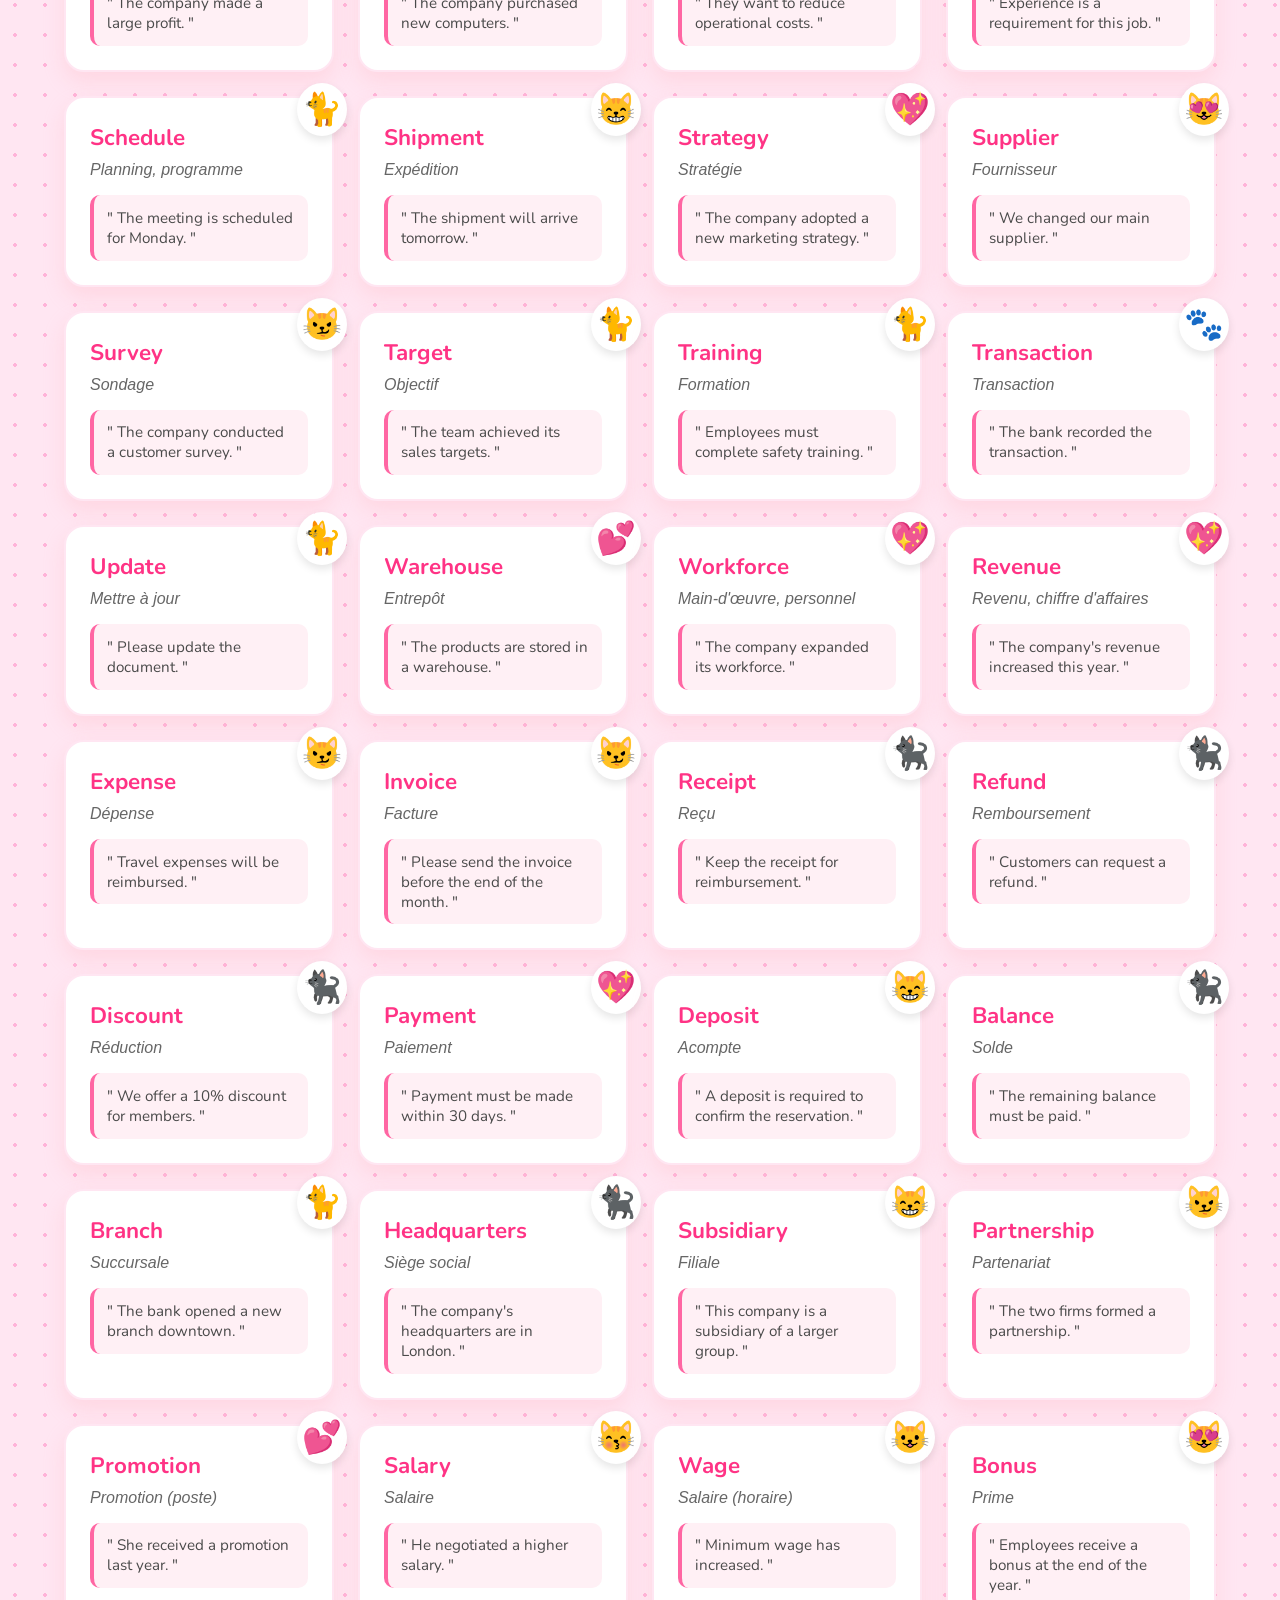
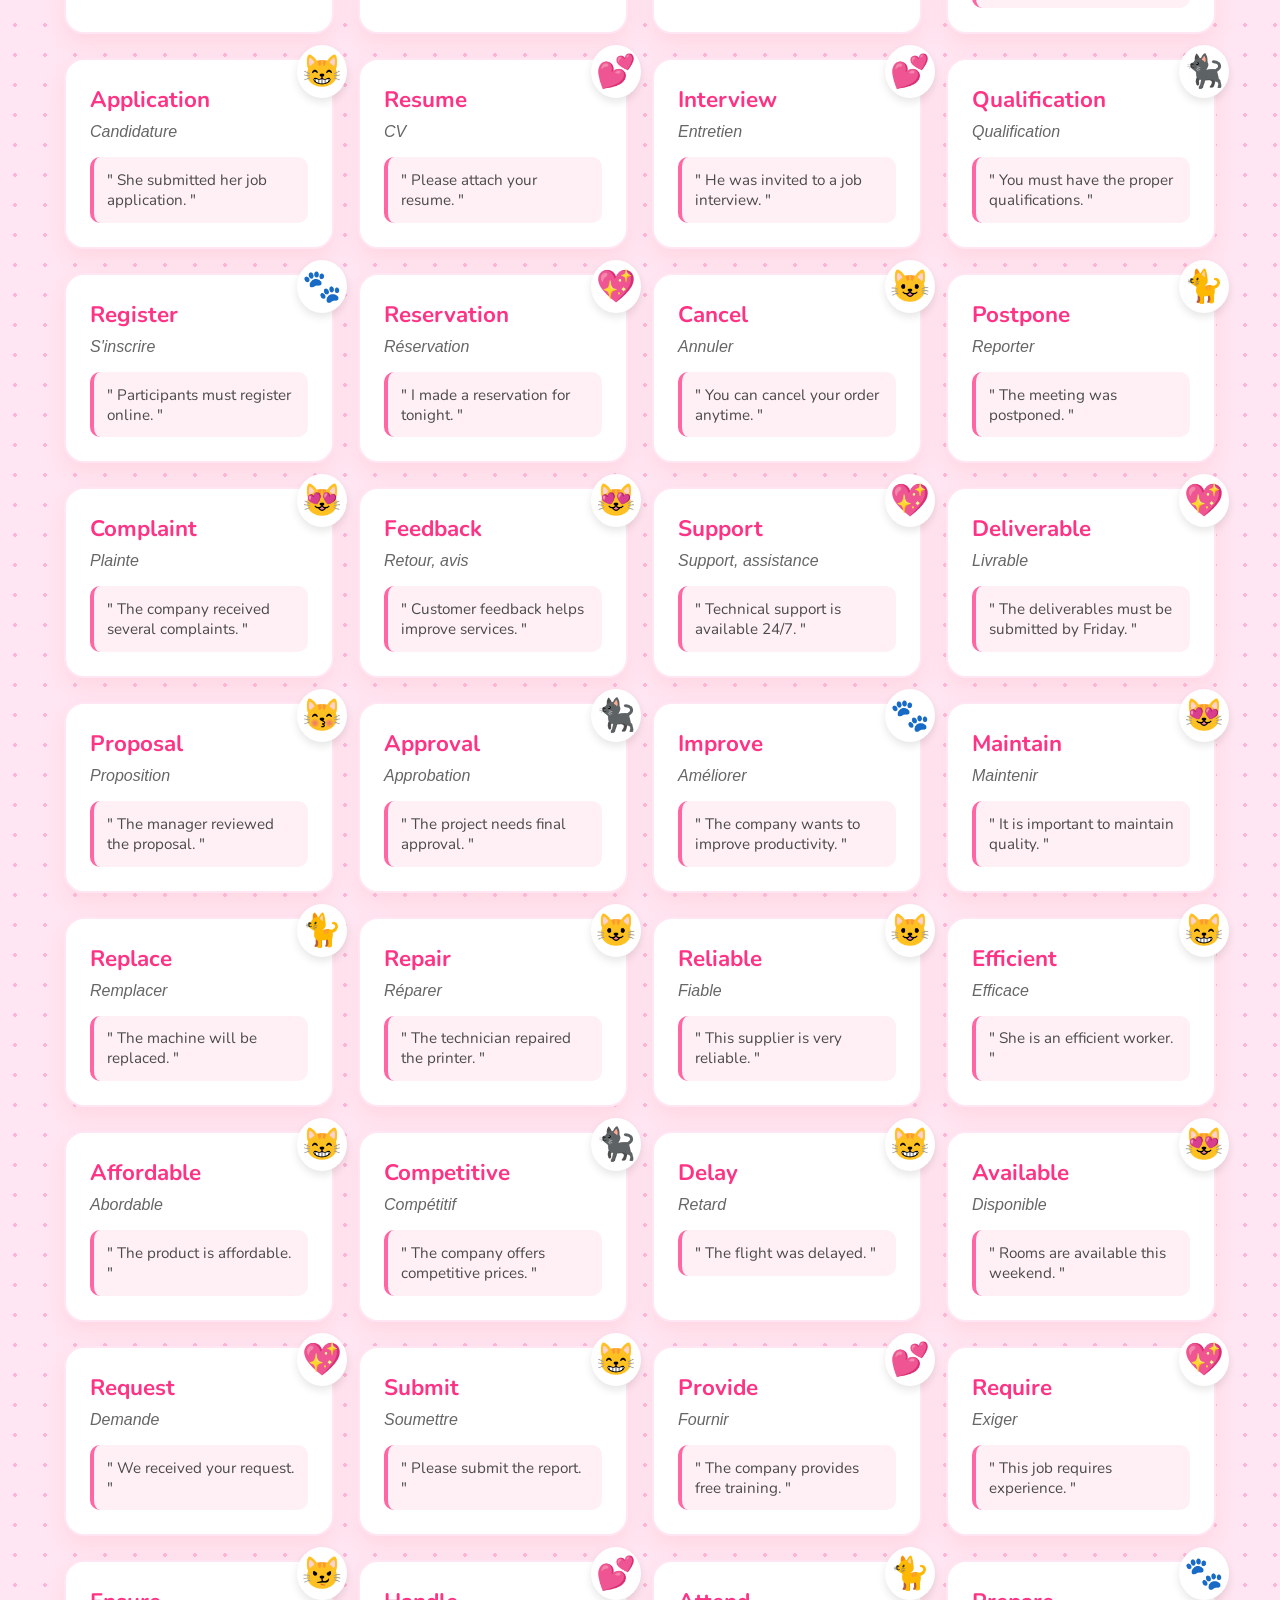
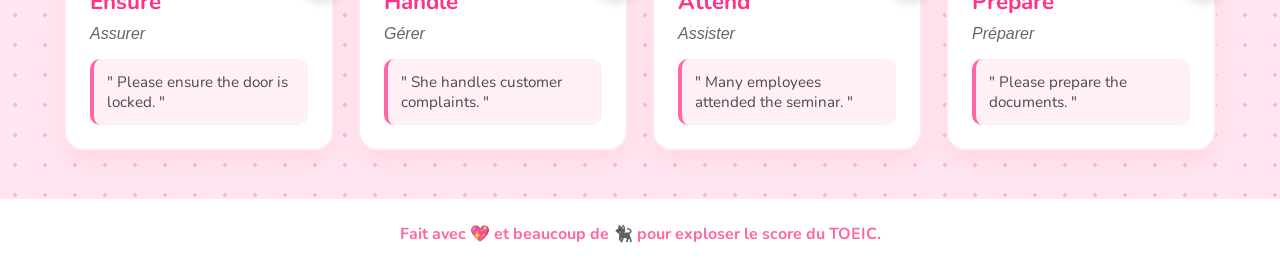
==== commit a0c6f1dd: "T" ====
--- a/index.html
+++ b/index.html
@@ -10,10 +10,9 @@
 <body>
     <header>
         <a href="pages/quiz.html" class="quiz-link">🎮 Jouer au Chat-Quizz ! 🐾</a>
-        
         <input type="text" id="searchInput" placeholder="Rechercher un mot (ex: however)... 🐾">
     </header>
-    <script src="js/app.js"></script>
+    
     <main>
         <section class="tenses-section">
             <h2>⏳ Les Temps en Anglais (Super Facile !) 🐾</h2>
@@ -51,6 +50,7 @@
             </div>
         </section>
 
+
         <section class="vocab-section">
             <h2>📖 Dictionnaire TOEIC 💖</h2>
             <div id="vocab-container" class="grid"></div>
@@ -59,6 +59,7 @@
     <footer>
         <p>Fait avec 💖 et beaucoup de 🐈‍⬛ pour exploser le score du TOEIC.</p>
     </footer>
+    
     <script src="js/app.js"></script>
 </body>
 </html>
--- a/css/styles.css
+++ b/css/styles.css
@@ -1,4 +1,4 @@
-/* --- STYLE GLOBAL (DÉJÀ EXISTANT) --- */
+/* --- STYLE GLOBAL --- */
 * {
     box-sizing: border-box;
     margin: 0;
@@ -78,6 +78,7 @@
     box-shadow: 0 4px 10px rgba(255, 105, 180, 0.2);
 }
 
+/* --- GRILLE ET CARTES --- */
 .grid {
     display: grid;
     grid-template-columns: repeat(auto-fill, minmax(250px, 1fr));
@@ -136,17 +137,7 @@
     border-left: 4px solid #ff66a3;
 }
 
-footer {
-    margin-top: auto;
-    padding: 1.5rem;
-    text-align: center;
-    background: white;
-    width: 100%;
-    color: #ff66a3;
-    font-weight: bold;
-}
-
-/* --- LIEN VERS LE QUIZ SUR INDEX.HTML --- */
+/* --- NAVIGATION / BOUTONS --- */
 .quiz-link {
     display: inline-block;
     margin-bottom: 1rem;
@@ -158,6 +149,7 @@
     font-weight: bold;
     transition: transform 0.2s;
 }
+
 .quiz-link:hover {
     transform: scale(1.1);
     background: #ff1a75;
@@ -166,63 +158,89 @@
 /* --- STYLE SPÉCIFIQUE AU QUIZ --- */
 .quiz-container {
     background: white;
-    padding: 2.5rem;
+    padding: 3rem 2rem !important;
     border-radius: 30px;
     box-shadow: 0 10px 30px rgba(255, 105, 180, 0.3);
     max-width: 600px;
     width: 90%;
     text-align: center;
-    margin: 2rem 0; /* Ajout d'une marge haut/bas */
-    position: relative; /* Pour positionner l'icône chat */
+    margin: 2rem auto;
+    position: relative;
     border: 3px solid #ffe6f2;
 }
 
 .quiz-container .cat-icon {
-    font-size: 3.5rem; /* Plus gros pour le quiz */
+    font-size: 3.5rem;
     top: -25px;
     right: -25px;
 }
 
 .question-word {
-    font-size: 3rem; /* Très gros mot à traduire */
+    font-size: 3rem;
     color: #ff4d94;
     font-weight: 900;
     margin-bottom: 2rem;
 }
 
+/* Grille des boutons */
 .options-grid {
     display: grid;
-    grid-template-columns: 1fr 1fr; /* 2 colonnes pour les réponses */
-    gap: 1.2rem;
-    margin-top: 1.5rem;
-}
-
+    grid-template-columns: 1fr 1fr;
+    gap: 1.5rem;
+    margin: 2rem 0;
+    width: 100%;
+}
+
+/* Style des boutons 3D */
 .option-btn {
-    background: #fff0f5;
-    border: 2px solid #ffb3d9;
-    padding: 1.2rem;
-    border-radius: 15px;
+    background: linear-gradient(135deg, #ffffff, #fff0f5);
+    border: 3px solid #ffb3d9;
+    color: #ff3385;
     font-family: 'Nunito', sans-serif;
     font-size: 1.1rem;
+    font-weight: 800;
+    padding: 1rem;
+    border-radius: 20px;
     cursor: pointer;
-    transition: all 0.2s;
-    width: 100%; /* S'adapte à sa cellule de grille */
-}
-
-.option-btn:hover {
-    background: #ffb3d9;
-    color: white;
-    transform: scale(1.05);
-}
-
+    position: relative;
+    box-shadow: 0 6px 0px #ff99cc, 0 10px 15px rgba(255, 105, 180, 0.15);
+    transition: all 0.15s ease-in-out;
+    display: flex;
+    align-items: center;
+    justify-content: center;
+    min-height: 80px;
+    text-align: center;
+}
+
+/* Au survol */
+.option-btn:hover:not(:disabled) {
+    background: #fff0f5;
+    transform: translateY(-2px);
+    border-color: #ff66a3;
+    box-shadow: 0 8px 0px #ff99cc, 0 12px 20px rgba(255, 105, 180, 0.25);
+}
+
+/* Au clic (enfoncement du bouton) */
+.option-btn:active:not(:disabled) {
+    transform: translateY(6px);
+    box-shadow: 0 0px 0px #ff99cc, 0 2px 5px rgba(255, 105, 180, 0.1);
+}
+
+.option-btn:disabled {
+    cursor: default;
+    opacity: 0.9;
+}
+
+/* --- LE RESTE DU STYLE QUIZ --- */
 .score-board {
     margin-top: 2.5rem;
     font-weight: bold;
     color: #ff3385;
     font-size: 1.3rem;
     background: #fff0f5;
-    padding: 1rem;
+    padding: 1.5rem;
     border-radius: 15px;
+    border-top: 2px dashed #ffb3d9;
 }
 
 .feedback {
@@ -232,7 +250,17 @@
     font-size: 1.2rem;
 }
 
-/* --- RESPONSIVE MOBILE --- */
+footer {
+    margin-top: auto;
+    padding: 1.5rem;
+    text-align: center;
+    background: white;
+    width: 100%;
+    color: #ff66a3;
+    font-weight: bold;
+}
+
+/* --- RESPONSIVE --- */
 @media (max-width: 600px) {
     header {
         padding: 2rem 1rem;
@@ -245,17 +273,12 @@
     }
     .grid {
         grid-template-columns: 1fr;
-        gap: 2rem;
-    }
-    .card {
-        padding: 1.2rem;
-    }
-    
-    /* Adaptations spécifiques au quiz pour mobile */
+    }
+    .options-grid {
+        grid-template-columns: 1fr; /* 1 colonne sur mobile */
+        gap: 1rem;
+    }
     .question-word {
         font-size: 2.2rem;
     }
-    .options-grid {
-        grid-template-columns: 1fr; /* 1 seule colonne sur mobile */
-    }
 }
